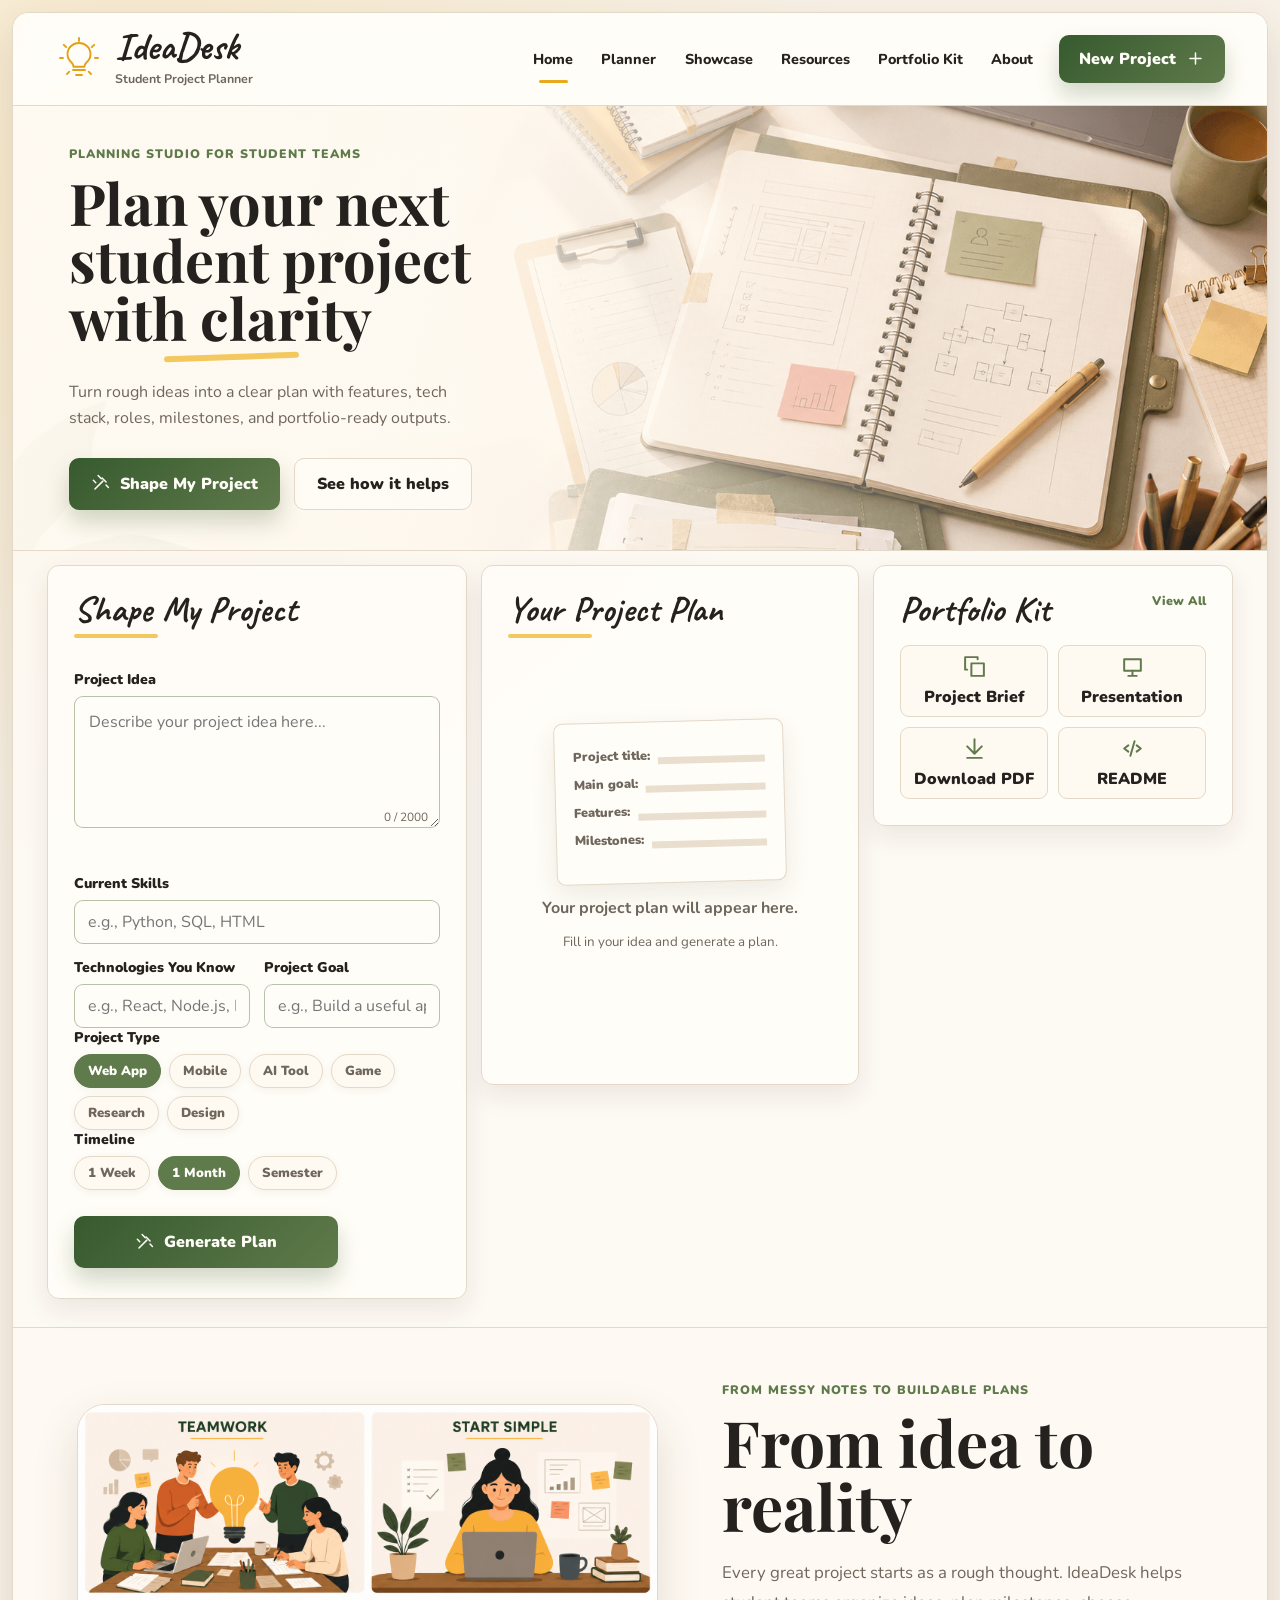
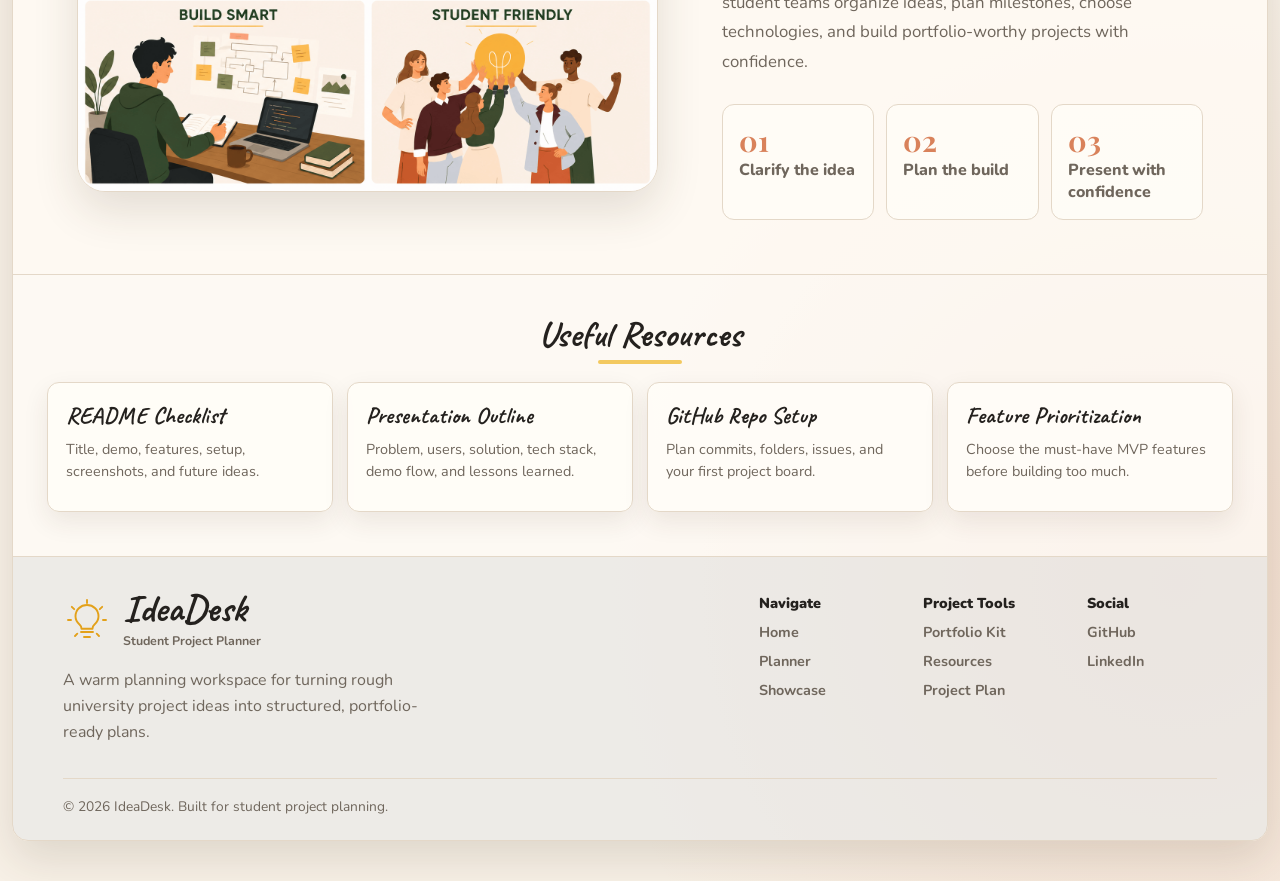
==== frontend/index.html @ 7a15f0e5 "Add full IdeaDesk project" ====
<!doctype html>
<html lang="en">
  <head>
    <meta charset="UTF-8" />
    <meta name="viewport" content="width=device-width, initial-scale=1.0" />
    <title>IdeaDesk | Student Project Planner</title>
    <link rel="preconnect" href="https://fonts.googleapis.com" />
    <link rel="preconnect" href="https://fonts.gstatic.com" crossorigin />
    <link
      href="https://fonts.googleapis.com/css2?family=Caveat:wght@600;700&family=Nunito:wght@400;500;600;700;800&family=Playfair+Display:wght@700;800&display=swap"
      rel="stylesheet"
    />
    <link rel="stylesheet" href="style.css" />
  </head>
  <body>
    <div class="app-shell">
      <header class="site-header">
        <a class="brand" href="#home" aria-label="IdeaDesk home">
          <span class="brand-icon" aria-hidden="true">
            <svg viewBox="0 0 48 48">
              <path d="M18 35h12m-9 5h6" />
              <path
                d="M16.5 27.5c-2.6-2.2-4-5.1-4-8.2C12.5 12.8 17.6 8 24 8s11.5 4.8 11.5 11.3c0 3.1-1.4 6-4 8.2-1.4 1.2-2 2.6-2 4.2h-11c0-1.6-.6-3-2-4.2Z"
              />
              <path
                d="M24 3v3M8.8 9.8l2.4 2.4M39.2 9.8l-2.4 2.4M5 23h3M40 23h3M12 39l2.3-2.3M36 39l-2.3-2.3"
              />
            </svg>
          </span>
          <span>
            <strong>IdeaDesk</strong>
            <small>Student Project Planner</small>
          </span>
        </a>

        <button
          class="hamburger"
          id="hamburger"
          type="button"
          aria-label="Toggle menu"
          aria-expanded="false"
        >
          <span></span>
          <span></span>
          <span></span>
        </button>

        <nav class="nav-links" id="navLinks" aria-label="Main navigation">
          <a class="active" href="#home">Home</a>
          <a href="#project-form">Planner</a>
          <a href="#showcase">Showcase</a>
          <a href="#resources">Resources</a>
          <a href="#portfolio-kit">Portfolio Kit</a>
          <a href="#about">About</a>
        </nav>

        <a class="new-project" href="#project-form">
          New Project
          <svg viewBox="0 0 24 24" aria-hidden="true">
            <path d="M12 5v14M5 12h14" />
          </svg>
        </a>
      </header>

      <main id="home">
        <section class="hero">
          <div class="hero-copy">
            <p class="eyebrow">Planning studio for student teams</p>
            <h1>Plan your next student project with clarity</h1>
            <p>
              Turn rough ideas into a clear plan with features, tech stack,
              roles, milestones, and portfolio-ready outputs.
            </p>
            <div class="hero-actions">
              <a class="primary-link" href="#project-form">
                <svg viewBox="0 0 24 24" aria-hidden="true">
                  <path d="m5 19 10-10" />
                  <path d="m14 5 5 5" />
                  <path d="M13 6 9 2M19 14l3 3M3 8l3 3" />
                </svg>
                Shape My Project
              </a>
              <a class="secondary-link" href="#showcase">See how it helps</a>
            </div>
          </div>

          <div class="hero-image" aria-label="Warm planning desk image"></div>
        </section>

        <section class="studio-layout" aria-label="IdeaDesk planning workspace">
          <form class="panel form-panel" id="project-form" novalidate>
            <div class="section-title">
              <h2>Shape My Project</h2>
              <span></span>
            </div>

            <label for="projectIdea">Project Idea</label>
            <div class="field-wrap">
              <textarea
                id="projectIdea"
                name="projectIdea"
                maxlength="2000"
                placeholder="Describe your project idea here..."
                aria-describedby="ideaCount ideaWarning"
              ></textarea>
              <small><span id="ideaCount">0</span> / 2000</small>
            </div>
            <p class="field-warning" id="ideaWarning" role="alert"></p>

            <label for="skills">Current Skills</label>
            <input
              id="skills"
              name="skills"
              type="text"
              placeholder="e.g., Python, SQL, HTML"
            />

            <div class="split-fields">
              <div>
                <label for="technologies">Technologies You Know</label>
                <input
                  id="technologies"
                  name="technologies"
                  type="text"
                  placeholder="e.g., React, Node.js, MySQL"
                />
              </div>
              <div>
                <label for="goal">Project Goal</label>
                <input
                  id="goal"
                  name="goal"
                  type="text"
                  placeholder="e.g., Build a useful app"
                />
              </div>
            </div>

            <fieldset class="chip-group">
              <legend>Project Type</legend>
              <div class="chips">
                <button class="chip active" type="button" data-group="type" data-value="Web App">Web App</button>
                <button class="chip" type="button" data-group="type" data-value="Mobile App">Mobile</button>
                <button class="chip" type="button" data-group="type" data-value="AI Tool">AI Tool</button>
                <button class="chip" type="button" data-group="type" data-value="Game">Game</button>
                <button class="chip" type="button" data-group="type" data-value="Research">Research</button>
                <button class="chip" type="button" data-group="type" data-value="Design Project">Design</button>
              </div>
            </fieldset>

            <fieldset class="chip-group">
              <legend>Timeline</legend>
              <div class="chips">
                <button class="chip" type="button" data-group="timeline" data-value="1 Week">1 Week</button>
                <button class="chip active" type="button" data-group="timeline" data-value="1 Month">1 Month</button>
                <button class="chip" type="button" data-group="timeline" data-value="Semester">Semester</button>
              </div>
            </fieldset>

            <button class="shape-button" id="shapeButton" type="submit">
              <svg viewBox="0 0 24 24" aria-hidden="true">
                <path d="m5 19 10-10" />
                <path d="m14 5 5 5" />
                <path d="M13 6 9 2M19 14l3 3M3 8l3 3" />
              </svg>
              Generate Plan
            </button>
          </form>

          <section class="panel results-panel" id="plans" aria-live="polite">
            <div class="results-header">
              <div class="section-title">
                <h2>Your Project Plan</h2>
                <span></span>
              </div>
            </div>

            <div class="empty-state" id="emptyState">
              <div class="worksheet">
                <p>Project title: <span></span></p>
                <p>Main goal: <span></span></p>
                <p>Features: <span></span></p>
                <p>Milestones: <span></span></p>
              </div>
              <strong>Your project plan will appear here.</strong>
              <small>Fill in your idea and generate a plan.</small>
            </div>

            <div class="loading-state hidden" id="loadingState">
              <span class="spinner"></span>
              <p>Shaping your idea...</p>
            </div>

            <div class="result-grid hidden" id="resultGrid"></div>
          </section>

          <aside class="side-column">
            <section class="panel mini-panel" id="portfolio-kit">
              <div class="mini-heading">
                <h2>Portfolio Kit</h2>
                <a href="#resources">View All</a>
              </div>
              <div class="kit-shortcuts">
                <button class="kit-button" id="exportCopy" type="button">
                  <svg viewBox="0 0 24 24">
                    <path d="M9 9h12v12H9z" />
                    <path d="M5 15H3V3h12v2" />
                  </svg>
                  Project Brief
                </button>
                <button class="kit-button" id="exportReadme" type="button">
                  <svg viewBox="0 0 24 24">
                    <path d="M4 5h16v11H4z" />
                    <path d="M8 21h8M12 16v5" />
                  </svg>
                  Presentation
                </button>
                <button class="kit-button" id="exportPdf" type="button">
                  <svg viewBox="0 0 24 24">
                    <path d="M12 17V3M5 10l7 7 7-7" />
                    <path d="M5 21h14" />
                  </svg>
                  Download PDF
                </button>
                <button class="kit-button" id="exportReadmeDoc" type="button">
                  <svg viewBox="0 0 24 24">
                    <path d="m8 9-4 3 4 3" />
                    <path d="m16 9 4 3-4 3" />
                    <path d="m14 5-4 14" />
                  </svg>
                  README
                </button>
              </div>
            </section>
          </aside>
        </section>

        <section class="showcase" id="showcase">
          <div class="showcase-image">
          <img src="assets/ideadesk2.png" alt="Student project planning" />
          </div>

          <div class="showcase-copy">
            <p class="eyebrow">From messy notes to buildable plans</p>
            <h2>From idea to reality</h2>
            <p>
              Every great project starts as a rough thought. IdeaDesk helps
              student teams organize ideas, plan milestones, choose
              technologies, and build portfolio-worthy projects with confidence.
            </p>
            <div class="showcase-stats">
              <article>
                <strong>01</strong>
                <span>Clarify the idea</span>
              </article>
              <article>
                <strong>02</strong>
                <span>Plan the build</span>
              </article>
              <article>
                <strong>03</strong>
                <span>Present with confidence</span>
              </article>
            </div>
          </div>
        </section>

        <section class="resources" id="resources">
          <div class="section-title centered">
            <h2>Useful Resources</h2>
            <span></span>
          </div>
          <div class="resources-flex">
            <article>
              <strong>README Checklist</strong>
              <p>Title, demo, features, setup, screenshots, and future ideas.</p>
            </article>
            <article>
              <strong>Presentation Outline</strong>
              <p>Problem, users, solution, tech stack, demo flow, and lessons learned.</p>
            </article>
            <article>
              <strong>GitHub Repo Setup</strong>
              <p>Plan commits, folders, issues, and your first project board.</p>
            </article>
            <article>
              <strong>Feature Prioritization</strong>
              <p>Choose the must-have MVP features before building too much.</p>
            </article>
          </div>
        </section>
      </main>

      <footer class="site-footer" id="about">
        <div class="footer-main">
          <div class="footer-brand">
            <a class="brand" href="#home" aria-label="IdeaDesk home">
              <span class="brand-icon" aria-hidden="true">
                <svg viewBox="0 0 48 48">
                  <path d="M18 35h12m-9 5h6" />
                  <path d="M16.5 27.5c-2.6-2.2-4-5.1-4-8.2C12.5 12.8 17.6 8 24 8s11.5 4.8 11.5 11.3c0 3.1-1.4 6-4 8.2-1.4 1.2-2 2.6-2 4.2h-11c0-1.6-.6-3-2-4.2Z" />
                  <path d="M24 3v3M8.8 9.8l2.4 2.4M39.2 9.8l-2.4 2.4M5 23h3M40 23h3M12 39l2.3-2.3M36 39l-2.3-2.3" />
                </svg>
              </span>
              <span>
                <strong>IdeaDesk</strong>
                <small>Student Project Planner</small>
              </span>
            </a>
            <p>
              A warm planning workspace for turning rough university project
              ideas into structured, portfolio-ready plans.
            </p>
          </div>

          <div class="footer-links">
            <div>
              <h3>Navigate</h3>
              <a href="#home">Home</a>
              <a href="#project-form">Planner</a>
              <a href="#showcase">Showcase</a>
            </div>
            <div>
              <h3>Project Tools</h3>
              <a href="#portfolio-kit">Portfolio Kit</a>
              <a href="#resources">Resources</a>
              <a href="#plans">Project Plan</a>
            </div>
            <div>
              <h3>Social</h3>
              <a href="https://github.com/amlrizk03" target="_blank" rel="noopener noreferrer">GitHub</a>
              <a href="https://www.linkedin.com/in/amlrizk" target="_blank" rel="noopener noreferrer">LinkedIn</a>
            </div>
          </div>
        </div>

        <div class="footer-bottom">
          <span>© 2026 IdeaDesk. Built for student project planning.</span>
        </div>
      </footer>
    </div>

    <script src="script.js"></script>
  </body>
</html>
---- frontend/style.css ----
:root {
  --bg: #f8f1e7;
  --card: #fffdf8;
  --text: #24211e;
  --muted: #6f665c;
  --olive: #5f7a4b;
  --terra: #d9825b;
  --yellow: #f3c95f;
  --navy: #34495e;
  --border: #e4d8c8;
  --shadow: 0 18px 45px rgba(66, 48, 31, 0.14);
  --soft: 0 10px 26px rgba(66, 48, 31, 0.09);
}

* {
  box-sizing: border-box;
  margin: 0;
  padding: 0;
}

html {
  scroll-behavior: smooth;
}

body {
  min-height: 100vh;
  color: var(--text);
  font-family: "Nunito", sans-serif;
  background:
    radial-gradient(circle at 12% 8%, rgba(243, 201, 95, 0.22), transparent 28%),
    radial-gradient(circle at 92% 88%, rgba(217, 130, 91, 0.18), transparent 24%),
    var(--bg);
}

button,
input,
textarea {
  font: inherit;
}

button,
a {
  -webkit-tap-highlight-color: transparent;
}

a {
  color: inherit;
  text-decoration: none;
}

svg {
  fill: none;
  stroke: currentColor;
  stroke-linecap: round;
  stroke-linejoin: round;
  stroke-width: 1.9;
}

.app-shell {
  width: min(1540px, calc(100% - 24px));
  margin: 12px auto 40px;
  overflow: hidden;
  border: 1px solid var(--border);
  border-radius: 16px;
  background: rgba(255, 253, 248, 0.72);
  box-shadow: var(--shadow);
}


.site-header {
  position: sticky;
  top: 0;
  z-index: 20;
  display: flex;
  align-items: center;
  gap: 26px;
  min-height: 82px;
  padding: 18px clamp(18px, 4vw, 42px);
  border-bottom: 1px solid var(--border);
  background: rgba(255, 253, 248, 0.9);
  backdrop-filter: blur(14px);
}

.brand {
  display: inline-flex;
  align-items: center;
  gap: 12px;
  flex-shrink: 0;
}

.brand-icon {
  display: grid;
  width: 48px;
  height: 48px;
  place-items: center;
  color: #e3a11a;
}

.brand-icon svg {
  width: 100%;
  height: 100%;
}

.brand strong {
  display: block;
  font-family: "Caveat", cursive;
  font-size: clamp(2rem, 3vw, 2.6rem);
  line-height: 0.85;
}

.brand small {
  display: block;
  margin-top: 6px;
  color: var(--muted);
  font-size: 0.78rem;
  font-weight: 700;
}

.nav-links {
  display: flex;
  align-items: center;
  gap: clamp(14px, 2.2vw, 34px);
  margin-left: auto;
}

.nav-links a {
  position: relative;
  font-size: 0.9rem;
  font-weight: 800;
}

.nav-links a::after {
  position: absolute;
  right: 14%;
  bottom: -14px;
  left: 14%;
  height: 3px;
  border-radius: 999px;
  content: "";
  background: #e8a91d;
  transform: scaleX(0);
  transition: transform 160ms ease;
}

.nav-links a:hover::after,
.nav-links a.active::after {
  transform: scaleX(1);
}

.new-project,
.primary-link,
.shape-button {
  display: inline-flex;
  align-items: center;
  justify-content: center;
  gap: 10px;
  border: 0;
  color: #fffdf8;
  background: linear-gradient(135deg, #365a2e, #5f7a4b);
  box-shadow: 0 12px 22px rgba(63, 94, 46, 0.24);
  cursor: pointer;
}

.new-project {
  min-height: 48px;
  padding: 0 20px;
  border-radius: 10px;
  font-weight: 900;
  white-space: nowrap;
}

.new-project svg,
.primary-link svg,
.shape-button svg {
  width: 19px;
  height: 19px;
}

.hamburger {
  display: none;
  width: 34px;
  border: 0;
  background: transparent;
  cursor: pointer;
}

.hamburger span {
  display: block;
  height: 3px;
  margin: 5px 0;
  border-radius: 999px;
  background: var(--text);
}

.hero {
  position: relative;
  display: flex;
  align-items: stretch;
  min-height: 390px;
  border-bottom: 1px solid var(--border);
  background:
    linear-gradient(
      90deg,
      rgba(255, 250, 241, 0.98) 0%,
      rgba(255, 250, 241, 0.92) 35%,
      rgba(255, 250, 241, 0.48) 58%,
      rgba(255, 250, 241, 0.04) 100%
    ),
    url("assets/ideadesk1.png") center right / cover no-repeat;
}

.hero-copy {
  position: relative;
  z-index: 2;
  display: flex;
  flex: 0 1 520px;
  flex-direction: column;
  justify-content: center;
  padding: 40px 56px;
}

.hero-image {
  flex: 1 1 520px;
}

.eyebrow {
  margin-bottom: 12px;
  color: var(--olive);
  font-size: 0.77rem;
  font-weight: 900;
  letter-spacing: 0.08em;
  text-transform: uppercase;
}

h1 {
  font-family: "Playfair Display", serif;
  font-size: clamp(2.5rem, 4.5vw, 4.3rem);
  line-height: 1;
  letter-spacing: 0;
}

.hero-copy h1::after {
  display: block;
  width: 135px;
  height: 6px;
  margin: 8px 0 0 95px;
  border-radius: 999px;
  content: "";
  background: var(--yellow);
  transform: rotate(-2deg);
}

.hero-copy p:not(.eyebrow) {
  max-width: 390px;
  margin-top: 20px;
  color: var(--muted);
  font-size: 1rem;
  line-height: 1.6;
}

.hero-actions {
  display: flex;
  flex-wrap: wrap;
  gap: 14px;
  margin-top: 26px;
}

.primary-link,
.secondary-link {
  display: inline-flex;
  align-items: center;
  justify-content: center;
  min-height: 52px;
  padding: 0 22px;
  border-radius: 10px;
  font-weight: 900;
}

.secondary-link {
  border: 1.5px solid var(--border);
  color: var(--text);
  background: rgba(255, 253, 248, 0.78);
}


.studio-layout {
  display: flex;
  align-items: flex-start;
  gap: 14px;
  padding: 14px clamp(18px, 3vw, 34px) 28px;
}

.panel {
  border: 1px solid var(--border);
  border-radius: 12px;
  background: rgba(255, 253, 248, 0.93);
  box-shadow: var(--soft);
}

.form-panel {
  flex: 0 0 420px;
  padding: clamp(18px, 2.5vw, 26px);
}

.results-panel {
  flex: 1 1 520px;
  min-height: 520px;
  padding: clamp(18px, 2.5vw, 26px);
}

.side-column {
  flex: 0 0 360px;
}

.mini-panel {
  padding: clamp(18px, 2.5vw, 26px);
}

.section-title {
  display: inline-flex;
  flex-direction: column;
  gap: 7px;
  margin-bottom: 18px;
}

.section-title.centered {
  display: flex;
  align-items: center;
  text-align: center;
}

.section-title h2,
.mini-heading h2 {
  font-family: "Caveat", cursive;
  font-size: clamp(1.9rem, 2.8vw, 2.35rem);
  line-height: 1;
}

.section-title span {
  width: 84px;
  height: 4px;
  border-radius: 999px;
  background: var(--yellow);
}

label,
legend {
  display: block;
  margin: 14px 0 7px;
  color: var(--text);
  font-size: 0.88rem;
  font-weight: 900;
}

fieldset {
  border: 0;
}

.field-wrap {
  position: relative;
}

textarea,
input {
  width: 100%;
  border: 1.5px solid rgba(95, 122, 75, 0.45);
  border-radius: 9px;
  color: var(--text);
  background: rgba(255, 253, 248, 0.86);
  outline: 0;
  transition: 160ms ease;
}

textarea {
  min-height: 132px;
  padding: 14px 14px 32px;
  resize: vertical;
}

input {
  min-height: 44px;
  padding: 0 13px;
}

textarea:focus,
input:focus {
  border-color: var(--olive);
  background: #fffefb;
  box-shadow: 0 0 0 4px rgba(95, 122, 75, 0.13);
  transform: translateY(-1px);
}

.field-wrap small {
  position: absolute;
  right: 12px;
  bottom: 9px;
  color: var(--muted);
  font-size: 0.74rem;
}

.field-warning {
  min-height: 20px;
  margin-top: 6px;
  color: #a84228;
  font-size: 0.86rem;
  font-weight: 800;
}

.split-fields {
  display: flex;
  gap: 14px;
}

.split-fields > div {
  flex: 1 1 0;
}

.chips {
  display: flex;
  flex-wrap: wrap;
  gap: 8px;
}

.chip {
  min-height: 34px;
  padding: 0 13px;
  border: 1.5px solid var(--border);
  border-radius: 999px;
  color: var(--muted);
  background: #fffaf1;
  box-shadow: 0 2px 8px rgba(66, 48, 31, 0.06);
  cursor: pointer;
  font-size: 0.82rem;
  font-weight: 900;
  transition: transform 0.2s ease, color 0.2s ease, border-color 0.2s ease;
}

.chip:hover {
  border-color: var(--olive);
  color: var(--olive);
  transform: translateY(-2px);
}

.chip.active {
  border-color: var(--olive);
  color: #fffdf8;
  background: var(--olive);
}

.shape-button {
  width: 72%;
  min-height: 52px;
  margin: 26px auto 4px;
  border-radius: 10px;
  font-weight: 900;
}

.shape-button:disabled {
  cursor: wait;
  opacity: 0.74;
}

.results-header,
.mini-heading {
  display: flex;
  align-items: flex-start;
  justify-content: space-between;
  gap: 16px;
}

.mini-heading {
  margin-bottom: 18px;
}

.mini-heading a {
  color: var(--olive);
  font-size: 0.78rem;
  font-weight: 900;
}

.empty-state,
.loading-state {
  display: flex;
  min-height: 360px;
  flex-direction: column;
  align-items: center;
  justify-content: center;
  gap: 14px;
  color: var(--muted);
  text-align: center;
}

.worksheet {
  width: min(230px, 100%);
  padding: 24px 18px;
  border: 1px solid var(--border);
  border-radius: 9px;
  background: #fffdf8;
  box-shadow: var(--soft);
  transform: rotate(-1.5deg);
}

.worksheet p {
  display: flex;
  gap: 8px;
  margin-bottom: 10px;
  font-size: 0.8rem;
  font-weight: 900;
  text-align: left;
}

.worksheet span {
  flex: 1;
  border-bottom: 7px solid #eadfce;
}

.spinner {
  width: 44px;
  height: 44px;
  border: 4px solid rgba(95, 122, 75, 0.16);
  border-top-color: var(--olive);
  border-radius: 50%;
  animation: spin 0.8s linear infinite;
}

@keyframes spin {
  to {
    transform: rotate(1turn);
  }
}

.hidden {
  display: none !important;
}

.result-grid {
  display: flex;
  flex-wrap: wrap;
  gap: 12px;
}

.result-card {
  flex: 1 1 260px;
  min-height: 128px;
  padding: 18px;
  border: 1px solid var(--border);
  border-radius: 10px;
  background: rgba(255, 253, 248, 0.95);
  box-shadow: 0 8px 18px rgba(66, 48, 31, 0.07);
  animation: rise 0.35s ease both;
}

@keyframes rise {
  from {
    opacity: 0;
    transform: translateY(10px);
  }
}

.result-card h3 {
  margin-bottom: 8px;
  font-size: 1rem;
}

.result-card p,
.result-card li,
.result-card span {
  color: var(--text);
  font-size: 0.86rem;
  line-height: 1.55;
}

.result-card ul {
  padding-left: 18px;
}

.card-idea {
  border-left: 5px solid rgba(95, 122, 75, 0.62);
  background: #fbf8ed;
}

.card-features {
  border-left: 5px solid var(--terra);
}

.card-stack {
  border-left: 5px solid #6b9add;
}

.card-roles {
  border-left: 5px solid #8a70bb;
}

.card-gaps {
  border-left: 5px solid var(--yellow);
}

.card-milestones {
  border-left: 5px solid var(--olive);
}

.stack-tags,
.role-badges,
.gap-notes {
  display: flex;
  flex-wrap: wrap;
  gap: 7px;
}

.stack-tag,
.role-badge,
.gap-note {
  display: inline-flex;
  padding: 5px 10px;
  border-radius: 999px;
  background: rgba(95, 122, 75, 0.14);
  font-weight: 800;
}

.tag-0 {
  background: rgba(95, 122, 75, 0.16);
}

.tag-1 {
  background: rgba(52, 73, 94, 0.13);
}

.tag-2 {
  background: rgba(217, 130, 91, 0.18);
}

.tag-3 {
  background: rgba(243, 201, 95, 0.34);
}

.tag-4 {
  background: rgba(137, 112, 169, 0.18);
}

.milestone-timeline {
  position: relative;
  display: flex;
  flex-direction: column;
  gap: 8px;
  padding-left: 20px;
}

.milestone-timeline::before {
  position: absolute;
  top: 6px;
  bottom: 6px;
  left: 6px;
  width: 2px;
  content: "";
  background: rgba(95, 122, 75, 0.32);
}

.milestone-item {
  position: relative;
  display: flex;
  gap: 9px;
  align-items: center;
}

.milestone-dot {
  position: absolute;
  left: -19px;
  width: 13px;
  height: 13px;
  border: 2px solid var(--olive);
  border-radius: 50%;
  background: var(--card);
}

.milestone-num {
  color: var(--olive);
  font-family: "Caveat", cursive;
  font-size: 1.1rem;
  font-weight: 700;
}

.kit-shortcuts {
  display: flex;
  flex-wrap: wrap;
  gap: 10px;
}

.kit-button {
  display: flex;
  flex: 1 1 140px;
  min-height: 72px;
  flex-direction: column;
  align-items: center;
  justify-content: center;
  gap: 7px;
  border: 1px solid var(--border);
  border-radius: 9px;
  color: var(--text);
  background: rgba(255, 250, 241, 0.8);
  cursor: pointer;
  font-weight: 900;
}

.kit-button svg {
  width: 25px;
  height: 25px;
  color: var(--olive);
}


.showcase {
  display: flex;
  align-items: center;
  gap: clamp(24px, 5vw, 70px);
  padding: 54px clamp(22px, 5vw, 70px);
  border-top: 1px solid var(--border);
  background: rgba(255, 250, 241, 0.5);
}

.showcase-image {
  position: relative;
  flex: 1 1 520px;
  min-height: 360px;
}

.showcase-image img {
  width: 100%;
  object-fit: conatain;
  border: 1px solid var(--border);
  border-radius: 28px;
  box-shadow: var(--shadow);
}

.showcase-copy {
  flex: 1 1 420px;
}

.showcase-copy h2 {
  max-width: 560px;
  font-family: "Playfair Display", serif;
  font-size: clamp(2.4rem, 5vw, 4.4rem);
  line-height: 1;
}

.showcase-copy > p:not(.eyebrow) {
  max-width: 560px;
  margin-top: 20px;
  color: var(--muted);
  font-size: 1.05rem;
  line-height: 1.75;
}



.showcase-stats {
  display: flex;
  flex-wrap: wrap;
  gap: 12px;
  margin-top: 28px;
}

.showcase-stats article {
  flex: 1 1 140px;
  padding: 16px;
  border: 1px solid var(--border);
  border-radius: 12px;
  background: rgba(255, 253, 248, 0.82);
}

.showcase-stats strong {
  display: block;
  color: var(--terra);
  font-family: "Playfair Display", serif;
  font-size: 1.8rem;
}

.showcase-stats span {
  color: var(--muted);
  font-weight: 800;
}

.resources {
  padding: 42px clamp(18px, 3vw, 34px) 44px;
  border-top: 1px solid var(--border);
}

.resources-flex {
  display: flex;
  flex-wrap: wrap;
  gap: 14px;
  margin-top: 18px;
}

.resources-flex article {
  flex: 1 1 240px;
  min-height: 130px;
  padding: 18px;
  border: 1px solid var(--border);
  border-radius: 12px;
  background: rgba(255, 253, 248, 0.93);
  box-shadow: var(--soft);
}

.resources-flex strong {
  display: block;
  margin-bottom: 8px;
  font-family: "Caveat", cursive;
  font-size: 1.45rem;
}

.resources-flex p {
  color: var(--muted);
  font-size: 0.9rem;
  line-height: 1.55;
}


.site-footer {
  padding: 36px clamp(18px, 4vw, 50px) 24px;
  border-top: 1px solid var(--border);
  background: rgba(52, 73, 94, 0.08);
}

.footer-main {
  display: flex;
  justify-content: space-between;
  gap: 40px;
}

.footer-brand {
  flex: 1 1 340px;
}

.footer-brand p {
  max-width: 390px;
  margin-top: 16px;
  color: var(--muted);
  line-height: 1.65;
}

.footer-links {
  display: flex;
  flex: 2 1 520px;
  flex-wrap: wrap;
  justify-content: flex-end;
  gap: 34px;
}

.footer-links div {
  display: flex;
  min-width: 130px;
  flex-direction: column;
  gap: 9px;
}

.footer-links h3 {
  color: var(--text);
  font-size: 0.9rem;
  font-weight: 900;
}

.footer-links a {
  color: var(--muted);
  font-size: 0.9rem;
  font-weight: 700;
  transition: color 0.2s ease, transform 0.2s ease;
}

.footer-links a:hover {
  color: var(--olive);
  transform: translateX(4px);
}

.footer-bottom {
  display: flex;
  justify-content: space-between;
  gap: 16px;
  margin-top: 32px;
  padding-top: 18px;
  border-top: 1px solid var(--border);
  color: var(--muted);
  font-size: 0.86rem;
}

.new-project,
.primary-link,
.secondary-link,
.shape-button,
.kit-button,
.result-card,
.resources-flex article,
.showcase-stats article {
  transition: transform 0.25s ease, box-shadow 0.25s ease;
}

.new-project:hover,
.primary-link:hover,
.secondary-link:hover,
.shape-button:hover,
.kit-button:hover,
.result-card:hover,
.resources-flex article:hover,
.showcase-stats article:hover {
  transform: translateY(-5px);
  box-shadow: 0 18px 28px rgba(63, 94, 46, 0.18);
}

@media (max-width: 1240px) {
  .hero {
    min-height: 360px;
    background:
      linear-gradient(
        180deg,
        rgba(255, 250, 241, 0.98) 0%,
        rgba(255, 250, 241, 0.82) 50%,
        rgba(255, 250, 241, 0.28) 100%
      ),
      url("assets/ideadesk1.png") center / cover no-repeat;
  }

  .hero-copy {
    flex-basis: 620px;
    padding: 32px;
  }

  .studio-layout {
    flex-wrap: wrap;
  }

  .form-panel {
    flex: 1 1 360px;
  }

  .results-panel {
    flex: 2 1 520px;
  }

  .side-column {
    flex: 1 1 100%;
  }
}

@media (max-width: 920px) {
  .showcase {
    flex-direction: column;
    align-items: stretch;
  }

  .footer-main,
  .footer-bottom {
    flex-direction: column;
  }

  .footer-links {
    justify-content: flex-start;
  }
}

@media (max-width: 840px) {
  .site-header {
    flex-wrap: wrap;
  }

  .hamburger {
    display: block;
    margin-left: auto;
  }

  .nav-links {
    display: none;
    order: 4;
    width: 100%;
    flex-direction: column;
    align-items: flex-start;
    margin-left: 0;
  }

  .nav-links.open {
    display: flex;
  }

  .new-project {
    width: 100%;
  }

  .studio-layout,
  .split-fields,
  .hero {
    flex-direction: column;
  }

  .form-panel,
  .results-panel,
  .side-column {
    flex: 1 1 auto;
    width: 100%;
  }

  .hero {
    min-height: auto;
    background-position: center;
  }

  .hero-copy {
    flex-basis: auto;
    padding: 30px 24px;
  }

  .shape-button {
    width: 100%;
  }
}

@media (max-width: 520px) {
  .app-shell {
    width: calc(100% - 14px);
    margin-top: 7px;
  }

  .site-header {
    padding: 16px;
  }

  h1 {
    font-size: 2.7rem;
  }

  .hero-copy h1::after {
    margin-left: 62px;
  }

  .hero-actions,
  .primary-link,
  .secondary-link {
    width: 100%;
  }

  .hero {
    min-height: auto;
  }

  .studio-layout,
  .resources,
  .showcase {
    padding-right: 12px;
    padding-left: 12px;
  }

  .showcase-image,
  .showcase-image img {
    min-height: 280px;
    height: 280px;
  }
}
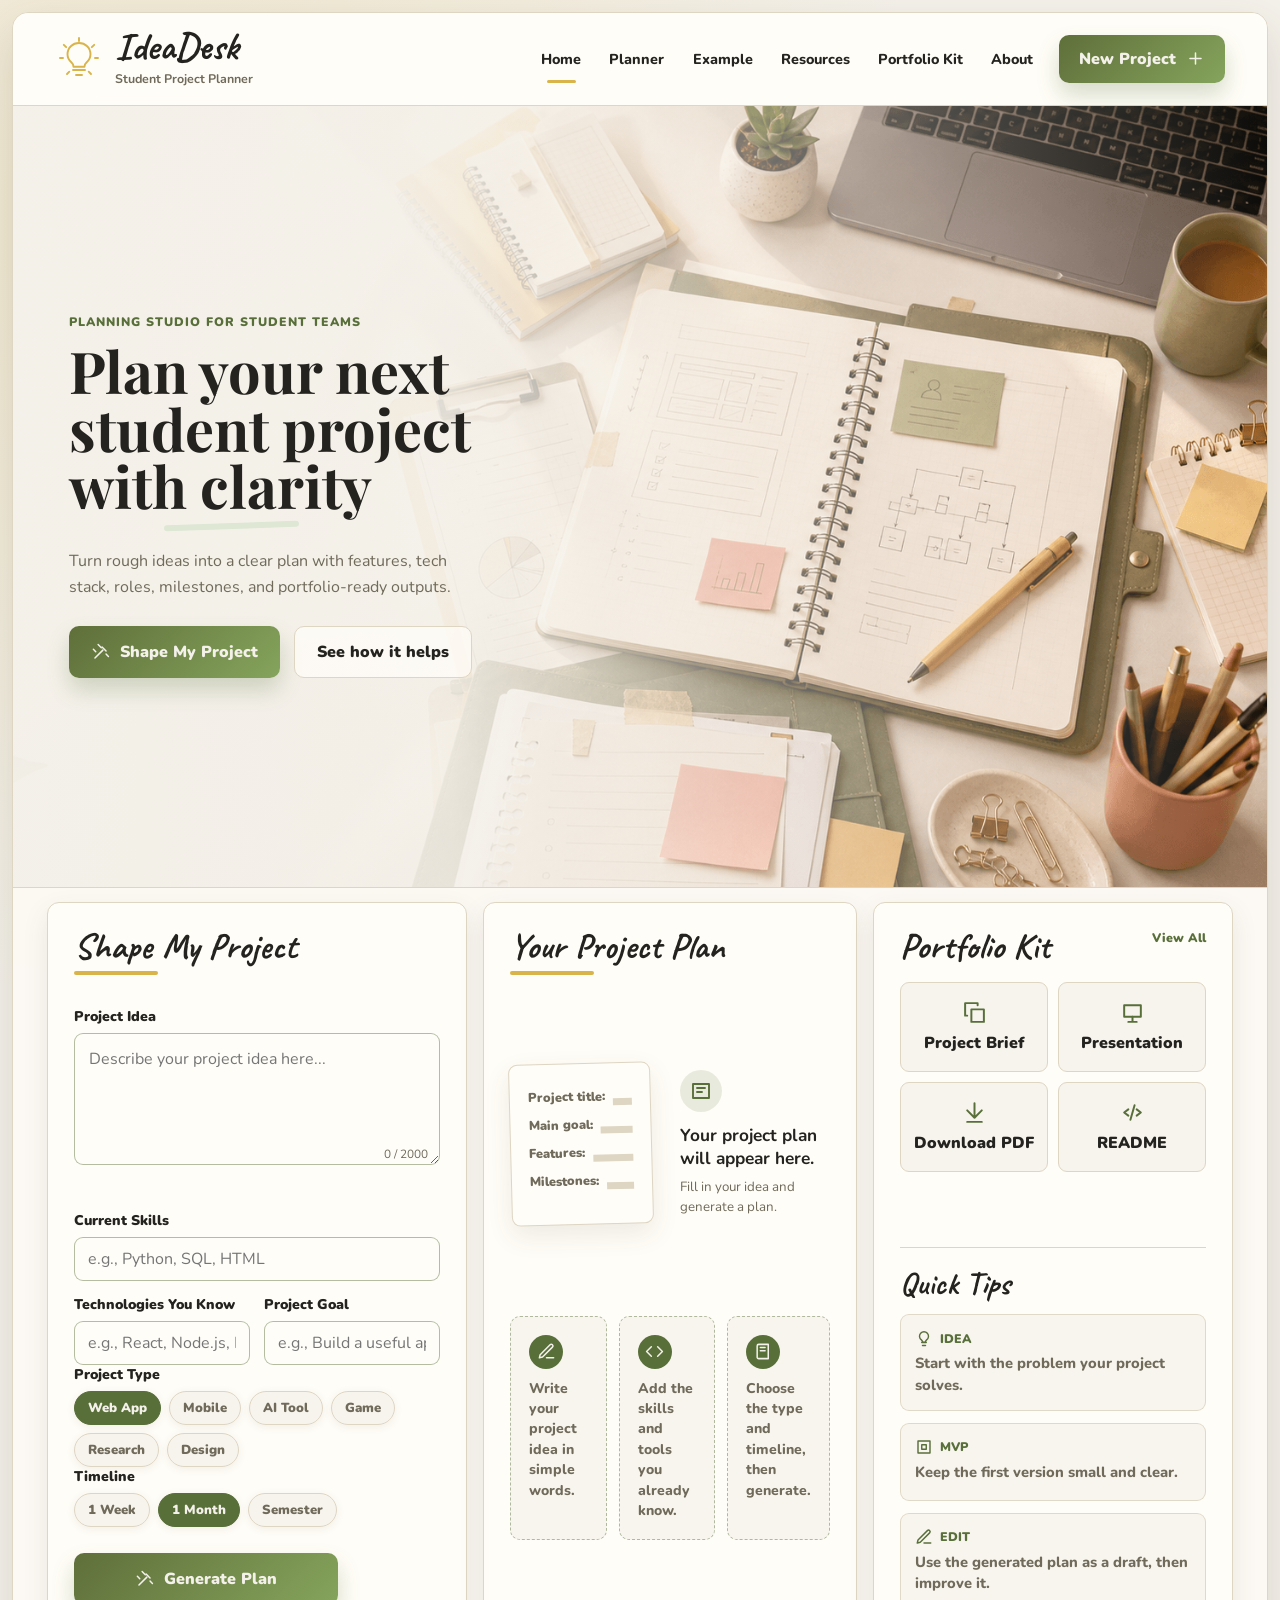
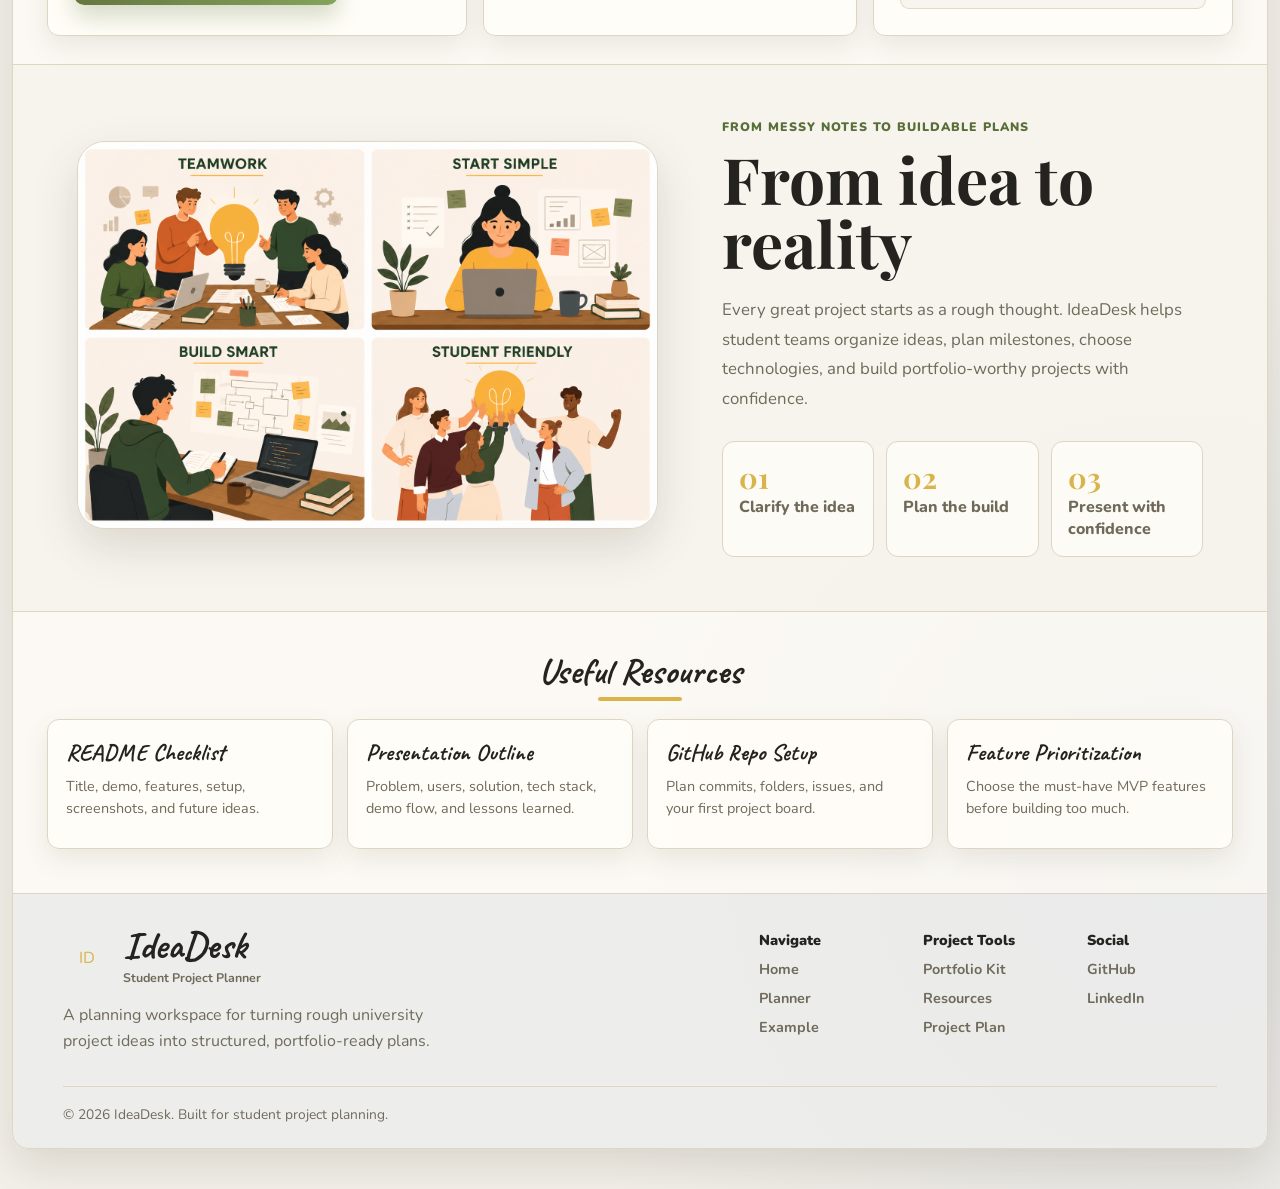
==== commit 35fab671: "Refine frontend layout, resources, and visual theme" ====
--- a/frontend/index.html
+++ b/frontend/index.html
@@ -13,18 +13,14 @@
     <link rel="stylesheet" href="style.css" />
   </head>
   <body>
-    <div class="app-shell">
-      <header class="site-header">
-        <a class="brand" href="#home" aria-label="IdeaDesk home">
-          <span class="brand-icon" aria-hidden="true">
+    <div class="page">
+      <header class="top-bar">
+        <a class="logo" href="#home" aria-label="IdeaDesk home">
+          <span class="logo-icon" aria-hidden="true">
             <svg viewBox="0 0 48 48">
               <path d="M18 35h12m-9 5h6" />
-              <path
-                d="M16.5 27.5c-2.6-2.2-4-5.1-4-8.2C12.5 12.8 17.6 8 24 8s11.5 4.8 11.5 11.3c0 3.1-1.4 6-4 8.2-1.4 1.2-2 2.6-2 4.2h-11c0-1.6-.6-3-2-4.2Z"
-              />
-              <path
-                d="M24 3v3M8.8 9.8l2.4 2.4M39.2 9.8l-2.4 2.4M5 23h3M40 23h3M12 39l2.3-2.3M36 39l-2.3-2.3"
-              />
+              <path d="M16.5 27.5c-2.6-2.2-4-5.1-4-8.2C12.5 12.8 17.6 8 24 8s11.5 4.8 11.5 11.3c0 3.1-1.4 6-4 8.2-1.4 1.2-2 2.6-2 4.2h-11c0-1.6-.6-3-2-4.2Z" />
+              <path d="M24 3v3M8.8 9.8l2.4 2.4M39.2 9.8l-2.4 2.4M5 23h3M40 23h3M12 39l2.3-2.3M36 39l-2.3-2.3" />
             </svg>
           </span>
           <span>
@@ -34,8 +30,8 @@
         </a>
 
         <button
-          class="hamburger"
-          id="hamburger"
+          class="menu-button"
+          id="menuButton"
           type="button"
           aria-label="Toggle menu"
           aria-expanded="false"
@@ -45,16 +41,16 @@
           <span></span>
         </button>
 
-        <nav class="nav-links" id="navLinks" aria-label="Main navigation">
+        <nav class="menu" id="navLinks" aria-label="Main navigation">
           <a class="active" href="#home">Home</a>
           <a href="#project-form">Planner</a>
-          <a href="#showcase">Showcase</a>
-          <a href="#resources">Resources</a>
+          <a href="#example-section">Example</a>
+          <a href="#help-section">Resources</a>
           <a href="#portfolio-kit">Portfolio Kit</a>
           <a href="#about">About</a>
         </nav>
 
-        <a class="new-project" href="#project-form">
+        <a class="new-button" href="#project-form">
           New Project
           <svg viewBox="0 0 24 24" aria-hidden="true">
             <path d="M12 5v14M5 12h14" />
@@ -63,16 +59,16 @@
       </header>
 
       <main id="home">
-        <section class="hero">
-          <div class="hero-copy">
-            <p class="eyebrow">Planning studio for student teams</p>
+        <section class="intro">
+          <div class="intro-text">
+            <p class="small-heading">Planning studio for student teams</p>
             <h1>Plan your next student project with clarity</h1>
             <p>
               Turn rough ideas into a clear plan with features, tech stack,
               roles, milestones, and portfolio-ready outputs.
             </p>
-            <div class="hero-actions">
-              <a class="primary-link" href="#project-form">
+            <div class="intro-buttons">
+              <a class="main-link" href="#project-form">
                 <svg viewBox="0 0 24 24" aria-hidden="true">
                   <path d="m5 19 10-10" />
                   <path d="m14 5 5 5" />
@@ -80,22 +76,22 @@
                 </svg>
                 Shape My Project
               </a>
-              <a class="secondary-link" href="#showcase">See how it helps</a>
-            </div>
-          </div>
-
-          <div class="hero-image" aria-label="Warm planning desk image"></div>
+              <a class="second-link" href="#example-section">See how it helps</a>
+            </div>
+          </div>
+
+          <div class="intro-photo" aria-label="Warm planning desk image"></div>
         </section>
 
-        <section class="studio-layout" aria-label="IdeaDesk planning workspace">
-          <form class="panel form-panel" id="project-form" novalidate>
-            <div class="section-title">
+        <section class="planner-area" aria-label="IdeaDesk planning workspace">
+          <form class="box form-box" id="project-form" novalidate>
+            <div class="title-row">
               <h2>Shape My Project</h2>
               <span></span>
             </div>
 
             <label for="projectIdea">Project Idea</label>
-            <div class="field-wrap">
+            <div class="idea-box">
               <textarea
                 id="projectIdea"
                 name="projectIdea"
@@ -105,7 +101,7 @@
               ></textarea>
               <small><span id="ideaCount">0</span> / 2000</small>
             </div>
-            <p class="field-warning" id="ideaWarning" role="alert"></p>
+            <p class="warning-text" id="ideaWarning" role="alert"></p>
 
             <label for="skills">Current Skills</label>
             <input
@@ -115,7 +111,7 @@
               placeholder="e.g., Python, SQL, HTML"
             />
 
-            <div class="split-fields">
+            <div class="two-inputs">
               <div>
                 <label for="technologies">Technologies You Know</label>
                 <input
@@ -136,28 +132,28 @@
               </div>
             </div>
 
-            <fieldset class="chip-group">
+            <fieldset class="choice-group">
               <legend>Project Type</legend>
-              <div class="chips">
-                <button class="chip active" type="button" data-group="type" data-value="Web App">Web App</button>
-                <button class="chip" type="button" data-group="type" data-value="Mobile App">Mobile</button>
-                <button class="chip" type="button" data-group="type" data-value="AI Tool">AI Tool</button>
-                <button class="chip" type="button" data-group="type" data-value="Game">Game</button>
-                <button class="chip" type="button" data-group="type" data-value="Research">Research</button>
-                <button class="chip" type="button" data-group="type" data-value="Design Project">Design</button>
+              <div class="choices">
+                <button class="choice active" type="button" data-group="type" data-value="Web App">Web App</button>
+                <button class="choice" type="button" data-group="type" data-value="Mobile App">Mobile</button>
+                <button class="choice" type="button" data-group="type" data-value="AI Tool">AI Tool</button>
+                <button class="choice" type="button" data-group="type" data-value="Game">Game</button>
+                <button class="choice" type="button" data-group="type" data-value="Research">Research</button>
+                <button class="choice" type="button" data-group="type" data-value="Design Project">Design</button>
               </div>
             </fieldset>
 
-            <fieldset class="chip-group">
+            <fieldset class="choice-group">
               <legend>Timeline</legend>
-              <div class="chips">
-                <button class="chip" type="button" data-group="timeline" data-value="1 Week">1 Week</button>
-                <button class="chip active" type="button" data-group="timeline" data-value="1 Month">1 Month</button>
-                <button class="chip" type="button" data-group="timeline" data-value="Semester">Semester</button>
+              <div class="choices">
+                <button class="choice" type="button" data-group="timeline" data-value="1 Week">1 Week</button>
+                <button class="choice active" type="button" data-group="timeline" data-value="1 Month">1 Month</button>
+                <button class="choice" type="button" data-group="timeline" data-value="Semester">Semester</button>
               </div>
             </fieldset>
 
-            <button class="shape-button" id="shapeButton" type="submit">
+            <button class="generate-button" id="shapeButton" type="submit">
               <svg viewBox="0 0 24 24" aria-hidden="true">
                 <path d="m5 19 10-10" />
                 <path d="m14 5 5 5" />
@@ -167,63 +163,103 @@
             </button>
           </form>
 
-          <section class="panel results-panel" id="plans" aria-live="polite">
-            <div class="results-header">
-              <div class="section-title">
+          <section class="box result-box" id="plans" aria-live="polite">
+            <div class="plan-header">
+              <div class="title-row">
                 <h2>Your Project Plan</h2>
                 <span></span>
               </div>
             </div>
 
-            <div class="empty-state" id="emptyState">
-              <div class="worksheet">
-                <p>Project title: <span></span></p>
-                <p>Main goal: <span></span></p>
-                <p>Features: <span></span></p>
-                <p>Milestones: <span></span></p>
-              </div>
-              <strong>Your project plan will appear here.</strong>
-              <small>Fill in your idea and generate a plan.</small>
-            </div>
-
-            <div class="loading-state hidden" id="loadingState">
-              <span class="spinner"></span>
+            <div class="empty-message" id="emptyState">
+              <div class="empty-top">
+                <div class="sample-paper">
+                  <p>Project title: <span></span></p>
+                  <p>Main goal: <span></span></p>
+                  <p>Features: <span></span></p>
+                  <p>Milestones: <span></span></p>
+                </div>
+                <div>
+                  <span class="empty-icon" aria-hidden="true">
+                    <svg viewBox="0 0 24 24">
+                      <path d="M4 5h16v14H4z" />
+                      <path d="M8 9h8M8 13h5" />
+                    </svg>
+                  </span>
+                  <strong>Your project plan will appear here.</strong>
+                  <small>Fill in your idea and generate a plan.</small>
+                </div>
+              </div>
+
+              <div class="before-plan">
+                <article>
+                  <span>
+                    <svg viewBox="0 0 24 24" aria-hidden="true">
+                      <path d="M12 20h9" />
+                      <path d="M16.5 3.5a2.1 2.1 0 0 1 3 3L7 19l-4 1 1-4Z" />
+                    </svg>
+                  </span>
+                  <p>Write your project idea in simple words.</p>
+                </article>
+                <article>
+                  <span>
+                    <svg viewBox="0 0 24 24" aria-hidden="true">
+                      <path d="M16 18l6-6-6-6" />
+                      <path d="M8 6l-6 6 6 6" />
+                    </svg>
+                  </span>
+                  <p>Add the skills and tools you already know.</p>
+                </article>
+                <article>
+                  <span>
+                    <svg viewBox="0 0 24 24" aria-hidden="true">
+                      <path d="M4 19.5V5a2 2 0 0 1 2-2h12v18H6a2 2 0 0 1-2-1.5Z" />
+                      <path d="M8 7h6M8 11h6" />
+                    </svg>
+                  </span>
+                  <p>Choose the type and timeline, then generate.</p>
+                </article>
+              </div>
+            </div>
+
+            <div class="loading-message hidden" id="loadingState">
+              <span class="loader"></span>
               <p>Shaping your idea...</p>
             </div>
 
-            <div class="result-grid hidden" id="resultGrid"></div>
+            <div class="plan-cards hidden" id="resultGrid"></div>
           </section>
 
-          <aside class="side-column">
-            <section class="panel mini-panel" id="portfolio-kit">
-              <div class="mini-heading">
+          <aside class="right-column">
+            <section class="box mini-box" id="portfolio-kit">
+              <div class="small-box-title">
                 <h2>Portfolio Kit</h2>
-                <a href="#resources">View All</a>
-              </div>
-              <div class="kit-shortcuts">
-                <button class="kit-button" id="exportCopy" type="button">
-                  <svg viewBox="0 0 24 24">
+                <a href="#help-section">View All</a>
+              </div>
+              <div class="kit-buttons">
+                <button class="kit-btn" id="exportCopy" type="button">
+                  <svg viewBox="0 0 24 24" aria-hidden="true">
                     <path d="M9 9h12v12H9z" />
                     <path d="M5 15H3V3h12v2" />
                   </svg>
                   Project Brief
                 </button>
-                <button class="kit-button" id="exportReadme" type="button">
-                  <svg viewBox="0 0 24 24">
+                <button class="kit-btn" id="exportReadme" type="button">
+                  <svg viewBox="0 0 24 24" aria-hidden="true">
                     <path d="M4 5h16v11H4z" />
                     <path d="M8 21h8M12 16v5" />
                   </svg>
                   Presentation
                 </button>
-                <button class="kit-button" id="exportPdf" type="button">
-                  <svg viewBox="0 0 24 24">
+                <button class="kit-btn" id="exportPdf" type="button">
+                  <svg viewBox="0 0 24 24" aria-hidden="true">
                     <path d="M12 17V3M5 10l7 7 7-7" />
                     <path d="M5 21h14" />
                   </svg>
                   Download PDF
                 </button>
-                <button class="kit-button" id="exportReadmeDoc" type="button">
-                  <svg viewBox="0 0 24 24">
+                <button class="kit-btn" id="exportReadmeDoc" type="button">
+                  <svg viewBox="0 0 24 24" aria-hidden="true">
                     <path d="m8 9-4 3 4 3" />
                     <path d="m16 9 4 3-4 3" />
                     <path d="m14 5-4 14" />
@@ -231,24 +267,58 @@
                   README
                 </button>
               </div>
+
+              <div class="quick-tips">
+                <h2>Quick Tips</h2>
+                <article>
+                  <span>
+                    <svg viewBox="0 0 24 24" aria-hidden="true">
+                      <path d="M9 18h6M10 22h4" />
+                      <path d="M8.5 14.5A6 6 0 1 1 15.5 14.5c-.9.7-1.5 1.8-1.5 3h-4c0-1.2-.6-2.3-1.5-3Z" />
+                    </svg>
+                    Idea
+                  </span>
+                  <p>Start with the problem your project solves.</p>
+                </article>
+                <article>
+                  <span>
+                    <svg viewBox="0 0 24 24" aria-hidden="true">
+                      <path d="M4 4h16v16H4z" />
+                      <path d="M9 9h6v6H9z" />
+                    </svg>
+                    MVP
+                  </span>
+                  <p>Keep the first version small and clear.</p>
+                </article>
+                <article>
+                  <span>
+                    <svg viewBox="0 0 24 24" aria-hidden="true">
+                      <path d="M12 20h9" />
+                      <path d="M16.5 3.5a2.1 2.1 0 0 1 3 3L7 19l-4 1 1-4Z" />
+                    </svg>
+                    Edit
+                  </span>
+                  <p>Use the generated plan as a draft, then improve it.</p>
+                </article>
+              </div>
             </section>
           </aside>
         </section>
 
-        <section class="showcase" id="showcase">
-          <div class="showcase-image">
+        <section class="example-section" id="example-section">
+          <div class="example-image">
           <img src="assets/ideadesk2.png" alt="Student project planning" />
           </div>
 
-          <div class="showcase-copy">
-            <p class="eyebrow">From messy notes to buildable plans</p>
+          <div class="example-text">
+            <p class="small-heading">From messy notes to buildable plans</p>
             <h2>From idea to reality</h2>
             <p>
               Every great project starts as a rough thought. IdeaDesk helps
               student teams organize ideas, plan milestones, choose
               technologies, and build portfolio-worthy projects with confidence.
             </p>
-            <div class="showcase-stats">
+            <div class="example-steps">
               <article>
                 <strong>01</strong>
                 <span>Clarify the idea</span>
@@ -265,65 +335,75 @@
           </div>
         </section>
 
-        <section class="resources" id="resources">
-          <div class="section-title centered">
+        <section class="help-section" id="help-section">
+          <div class="title-row centered">
             <h2>Useful Resources</h2>
             <span></span>
           </div>
-          <div class="resources-flex">
-            <article>
+          <div class="help-cards">
+            <a
+              href="https://docs.github.com/en/repositories/managing-your-repositorys-settings-and-features/customizing-your-repository/about-readmes"
+              target="_blank"
+              rel="noopener noreferrer"
+            >
               <strong>README Checklist</strong>
               <p>Title, demo, features, setup, screenshots, and future ideas.</p>
-            </article>
-            <article>
+            </a>
+            <a
+              href="https://library.webster.edu/presentationskills/outline"
+              target="_blank"
+              rel="noopener noreferrer"
+            >
               <strong>Presentation Outline</strong>
               <p>Problem, users, solution, tech stack, demo flow, and lessons learned.</p>
-            </article>
-            <article>
+            </a>
+            <a
+              href="https://docs.github.com/en/repositories/creating-and-managing-repositories/quickstart-for-repositories"
+              target="_blank"
+              rel="noopener noreferrer"
+            >
               <strong>GitHub Repo Setup</strong>
               <p>Plan commits, folders, issues, and your first project board.</p>
-            </article>
-            <article>
+            </a>
+            <a
+              href="https://www.atlassian.com/agile/product-management/minimum-viable-product"
+              target="_blank"
+              rel="noopener noreferrer"
+            >
               <strong>Feature Prioritization</strong>
               <p>Choose the must-have MVP features before building too much.</p>
-            </article>
+            </a>
           </div>
         </section>
       </main>
 
-      <footer class="site-footer" id="about">
-        <div class="footer-main">
-          <div class="footer-brand">
-            <a class="brand" href="#home" aria-label="IdeaDesk home">
-              <span class="brand-icon" aria-hidden="true">
-                <svg viewBox="0 0 48 48">
-                  <path d="M18 35h12m-9 5h6" />
-                  <path d="M16.5 27.5c-2.6-2.2-4-5.1-4-8.2C12.5 12.8 17.6 8 24 8s11.5 4.8 11.5 11.3c0 3.1-1.4 6-4 8.2-1.4 1.2-2 2.6-2 4.2h-11c0-1.6-.6-3-2-4.2Z" />
-                  <path d="M24 3v3M8.8 9.8l2.4 2.4M39.2 9.8l-2.4 2.4M5 23h3M40 23h3M12 39l2.3-2.3M36 39l-2.3-2.3" />
-                </svg>
-              </span>
+      <footer class="footer" id="about">
+        <div class="footer-content">
+          <div class="footer-logo">
+            <a class="logo" href="#home" aria-label="IdeaDesk home">
+              <span class="logo-icon" aria-hidden="true">ID</span>
               <span>
                 <strong>IdeaDesk</strong>
                 <small>Student Project Planner</small>
               </span>
             </a>
             <p>
-              A warm planning workspace for turning rough university project
+              A planning workspace for turning rough university project
               ideas into structured, portfolio-ready plans.
             </p>
           </div>
 
-          <div class="footer-links">
+          <div class="footer-menu">
             <div>
               <h3>Navigate</h3>
               <a href="#home">Home</a>
               <a href="#project-form">Planner</a>
-              <a href="#showcase">Showcase</a>
+              <a href="#example-section">Example</a>
             </div>
             <div>
               <h3>Project Tools</h3>
               <a href="#portfolio-kit">Portfolio Kit</a>
-              <a href="#resources">Resources</a>
+              <a href="#help-section">Resources</a>
               <a href="#plans">Project Plan</a>
             </div>
             <div>
@@ -334,8 +414,8 @@
           </div>
         </div>
 
-        <div class="footer-bottom">
-          <span>© 2026 IdeaDesk. Built for student project planning.</span>
+        <div class="footer-note">
+          <span>&copy; 2026 IdeaDesk. Built for student project planning.</span>
         </div>
       </footer>
     </div>
--- a/frontend/style.css
+++ b/frontend/style.css
@@ -1,15 +1,15 @@
 :root {
-  --bg: #f8f1e7;
+  --bg: #f4f1ea;
   --card: #fffdf8;
-  --text: #24211e;
-  --muted: #6f665c;
-  --olive: #5f7a4b;
-  --terra: #d9825b;
-  --yellow: #f3c95f;
-  --navy: #34495e;
-  --border: #e4d8c8;
-  --shadow: 0 18px 45px rgba(66, 48, 31, 0.14);
-  --soft: 0 10px 26px rgba(66, 48, 31, 0.09);
+  --text: #24231f;
+  --muted: #6f6a5a;
+  --olive: #596f3a;
+  --terra: #d9b44a;
+  --yellow: #dde7d4;
+  --navy: #6f87a8;
+  --border: #ded5c3;
+  --shadow: 0 18px 45px rgba(79, 68, 49, 0.16);
+  --soft: 0 10px 26px rgba(79, 68, 49, 0.1);
 }
 
 * {
@@ -27,8 +27,8 @@
   color: var(--text);
   font-family: "Nunito", sans-serif;
   background:
-    radial-gradient(circle at 12% 8%, rgba(243, 201, 95, 0.22), transparent 28%),
-    radial-gradient(circle at 92% 88%, rgba(217, 130, 91, 0.18), transparent 24%),
+    radial-gradient(circle at 12% 8%, rgba(217, 180, 74, 0.18), transparent 28%),
+    radial-gradient(circle at 92% 88%, rgba(111, 135, 168, 0.16), transparent 24%),
     var(--bg);
 }
 
@@ -56,18 +56,18 @@
   stroke-width: 1.9;
 }
 
-.app-shell {
+.page {
   width: min(1540px, calc(100% - 24px));
   margin: 12px auto 40px;
   overflow: hidden;
   border: 1px solid var(--border);
   border-radius: 16px;
-  background: rgba(255, 253, 248, 0.72);
+  background: rgba(255, 253, 248, 0.76);
   box-shadow: var(--shadow);
 }
 
 
-.site-header {
+.top-bar {
   position: sticky;
   top: 0;
   z-index: 20;
@@ -81,34 +81,34 @@
   backdrop-filter: blur(14px);
 }
 
-.brand {
+.logo {
   display: inline-flex;
   align-items: center;
   gap: 12px;
   flex-shrink: 0;
 }
 
-.brand-icon {
+.logo-icon {
   display: grid;
   width: 48px;
   height: 48px;
   place-items: center;
-  color: #e3a11a;
-}
-
-.brand-icon svg {
+  color: var(--terra);
+}
+
+.logo-icon svg {
   width: 100%;
   height: 100%;
 }
 
-.brand strong {
+.logo strong {
   display: block;
   font-family: "Caveat", cursive;
   font-size: clamp(2rem, 3vw, 2.6rem);
   line-height: 0.85;
 }
 
-.brand small {
+.logo small {
   display: block;
   margin-top: 6px;
   color: var(--muted);
@@ -116,20 +116,20 @@
   font-weight: 700;
 }
 
-.nav-links {
+.menu {
   display: flex;
   align-items: center;
   gap: clamp(14px, 2.2vw, 34px);
   margin-left: auto;
 }
 
-.nav-links a {
+.menu a {
   position: relative;
   font-size: 0.9rem;
   font-weight: 800;
 }
 
-.nav-links a::after {
+.menu a::after {
   position: absolute;
   right: 14%;
   bottom: -14px;
@@ -137,31 +137,31 @@
   height: 3px;
   border-radius: 999px;
   content: "";
-  background: #e8a91d;
+  background: var(--terra);
   transform: scaleX(0);
   transition: transform 160ms ease;
 }
 
-.nav-links a:hover::after,
-.nav-links a.active::after {
+.menu a:hover::after,
+.menu a.active::after {
   transform: scaleX(1);
 }
 
-.new-project,
-.primary-link,
-.shape-button {
+.new-button,
+.main-link,
+.generate-button {
   display: inline-flex;
   align-items: center;
   justify-content: center;
   gap: 10px;
   border: 0;
-  color: #fffdf8;
-  background: linear-gradient(135deg, #365a2e, #5f7a4b);
-  box-shadow: 0 12px 22px rgba(63, 94, 46, 0.24);
+  color: #f4f1ea;
+  background: linear-gradient(135deg, #5f6f3a, #85a45c);
+  box-shadow: 0 12px 22px rgba(89, 111, 58, 0.24);
   cursor: pointer;
 }
 
-.new-project {
+.new-button {
   min-height: 48px;
   padding: 0 20px;
   border-radius: 10px;
@@ -169,14 +169,14 @@
   white-space: nowrap;
 }
 
-.new-project svg,
-.primary-link svg,
-.shape-button svg {
+.new-button svg,
+.main-link svg,
+.generate-button svg {
   width: 19px;
   height: 19px;
 }
 
-.hamburger {
+.menu-button {
   display: none;
   width: 34px;
   border: 0;
@@ -184,7 +184,7 @@
   cursor: pointer;
 }
 
-.hamburger span {
+.menu-button span {
   display: block;
   height: 3px;
   margin: 5px 0;
@@ -192,24 +192,24 @@
   background: var(--text);
 }
 
-.hero {
+.intro {
   position: relative;
   display: flex;
   align-items: stretch;
-  min-height: 390px;
+  min-height: calc(100vh - 118px);
   border-bottom: 1px solid var(--border);
   background:
     linear-gradient(
       90deg,
-      rgba(255, 250, 241, 0.98) 0%,
-      rgba(255, 250, 241, 0.92) 35%,
-      rgba(255, 250, 241, 0.48) 58%,
-      rgba(255, 250, 241, 0.04) 100%
+      rgba(244, 241, 234, 0.98) 0%,
+      rgba(244, 241, 234, 0.9) 35%,
+      rgba(244, 241, 234, 0.48) 58%,
+      rgba(244, 241, 234, 0.04) 100%
     ),
     url("assets/ideadesk1.png") center right / cover no-repeat;
 }
 
-.hero-copy {
+.intro-text {
   position: relative;
   z-index: 2;
   display: flex;
@@ -219,11 +219,11 @@
   padding: 40px 56px;
 }
 
-.hero-image {
+.intro-photo {
   flex: 1 1 520px;
 }
 
-.eyebrow {
+.small-heading {
   margin-bottom: 12px;
   color: var(--olive);
   font-size: 0.77rem;
@@ -239,7 +239,7 @@
   letter-spacing: 0;
 }
 
-.hero-copy h1::after {
+.intro-text h1::after {
   display: block;
   width: 135px;
   height: 6px;
@@ -250,7 +250,7 @@
   transform: rotate(-2deg);
 }
 
-.hero-copy p:not(.eyebrow) {
+.intro-text p:not(.small-heading) {
   max-width: 390px;
   margin-top: 20px;
   color: var(--muted);
@@ -258,15 +258,15 @@
   line-height: 1.6;
 }
 
-.hero-actions {
+.intro-buttons {
   display: flex;
   flex-wrap: wrap;
   gap: 14px;
   margin-top: 26px;
 }
 
-.primary-link,
-.secondary-link {
+.main-link,
+.second-link {
   display: inline-flex;
   align-items: center;
   justify-content: center;
@@ -276,71 +276,85 @@
   font-weight: 900;
 }
 
-.secondary-link {
+.second-link {
   border: 1.5px solid var(--border);
   color: var(--text);
   background: rgba(255, 253, 248, 0.78);
 }
 
 
-.studio-layout {
+.planner-area {
   display: flex;
   align-items: flex-start;
-  gap: 14px;
+  gap: 16px;
   padding: 14px clamp(18px, 3vw, 34px) 28px;
 }
 
-.panel {
+.box {
   border: 1px solid var(--border);
   border-radius: 12px;
   background: rgba(255, 253, 248, 0.93);
   box-shadow: var(--soft);
 }
 
-.form-panel {
+.form-box {
   flex: 0 0 420px;
   padding: clamp(18px, 2.5vw, 26px);
 }
 
-.results-panel {
+.result-box {
+  display: flex;
+  align-self: stretch;
   flex: 1 1 520px;
-  min-height: 520px;
+  flex-direction: column;
+  min-height: 500px;
   padding: clamp(18px, 2.5vw, 26px);
 }
 
-.side-column {
+.right-column {
+  display: flex;
+  flex-direction: column;
+  gap: 16px;
   flex: 0 0 360px;
-}
-
-.mini-panel {
+  align-self: stretch;
+}
+
+.mini-box {
   padding: clamp(18px, 2.5vw, 26px);
 }
 
-.section-title {
+#portfolio-kit {
+  display: flex;
+  min-height: 500px;
+  flex: 1;
+  flex-direction: column;
+}
+
+.title-row {
   display: inline-flex;
   flex-direction: column;
   gap: 7px;
   margin-bottom: 18px;
 }
 
-.section-title.centered {
+.title-row.centered {
   display: flex;
   align-items: center;
   text-align: center;
 }
 
-.section-title h2,
-.mini-heading h2 {
+.title-row h2,
+.small-box-title h2 {
   font-family: "Caveat", cursive;
   font-size: clamp(1.9rem, 2.8vw, 2.35rem);
   line-height: 1;
 }
 
-.section-title span {
+.title-row span {
   width: 84px;
   height: 4px;
   border-radius: 999px;
-  background: var(--yellow);
+  background: var(--terra);
 }
 
 label,
@@ -356,14 +370,14 @@
   border: 0;
 }
 
-.field-wrap {
+.idea-box {
   position: relative;
 }
 
 textarea,
 input {
   width: 100%;
-  border: 1.5px solid rgba(95, 122, 75, 0.45);
+  border: 1.5px solid rgba(89, 111, 58, 0.45);
   border-radius: 9px;
   color: var(--text);
   background: rgba(255, 253, 248, 0.86);
@@ -385,12 +399,12 @@
 textarea:focus,
 input:focus {
   border-color: var(--olive);
-  background: #fffefb;
-  box-shadow: 0 0 0 4px rgba(95, 122, 75, 0.13);
+  background: #f4f1ea;
+  box-shadow: 0 0 0 4px rgba(89, 111, 58, 0.13);
   transform: translateY(-1px);
 }
 
-.field-wrap small {
+.idea-box small {
   position: absolute;
   right: 12px;
   bottom: 9px;
@@ -398,56 +412,56 @@
   font-size: 0.74rem;
 }
 
-.field-warning {
+.warning-text {
   min-height: 20px;
   margin-top: 6px;
-  color: #a84228;
+  color: #7f6d2f;
   font-size: 0.86rem;
   font-weight: 800;
 }
 
-.split-fields {
+.two-inputs {
   display: flex;
   gap: 14px;
 }
 
-.split-fields > div {
+.two-inputs > div {
   flex: 1 1 0;
 }
 
-.chips {
+.choices {
   display: flex;
   flex-wrap: wrap;
   gap: 8px;
 }
 
-.chip {
+.choice {
   min-height: 34px;
   padding: 0 13px;
   border: 1.5px solid var(--border);
   border-radius: 999px;
   color: var(--muted);
-  background: #fffaf1;
-  box-shadow: 0 2px 8px rgba(66, 48, 31, 0.06);
+  background: rgba(244, 241, 234, 0.72);
+  box-shadow: 0 2px 8px rgba(79, 68, 49, 0.08);
   cursor: pointer;
   font-size: 0.82rem;
   font-weight: 900;
   transition: transform 0.2s ease, color 0.2s ease, border-color 0.2s ease;
 }
 
-.chip:hover {
+.choice:hover {
   border-color: var(--olive);
   color: var(--olive);
   transform: translateY(-2px);
 }
 
-.chip.active {
+.choice.active {
   border-color: var(--olive);
-  color: #fffdf8;
+  color: #f4f1ea;
   background: var(--olive);
 }
 
-.shape-button {
+.generate-button {
   width: 72%;
   min-height: 52px;
   margin: 26px auto 4px;
@@ -455,42 +469,84 @@
   font-weight: 900;
 }
 
-.shape-button:disabled {
+.generate-button:disabled {
   cursor: wait;
   opacity: 0.74;
 }
 
-.results-header,
-.mini-heading {
+.plan-header,
+.small-box-title {
   display: flex;
   align-items: flex-start;
   justify-content: space-between;
   gap: 16px;
 }
 
-.mini-heading {
+.small-box-title {
   margin-bottom: 18px;
 }
 
-.mini-heading a {
+.small-box-title a {
   color: var(--olive);
   font-size: 0.78rem;
   font-weight: 900;
 }
 
-.empty-state,
-.loading-state {
-  display: flex;
-  min-height: 360px;
+.empty-message,
+.loading-message {
+  display: flex;
+  flex: 1;
+  min-height: 420px;
   flex-direction: column;
   align-items: center;
-  justify-content: center;
-  gap: 14px;
+  justify-content: space-evenly;
+  gap: 22px;
   color: var(--muted);
   text-align: center;
 }
 
-.worksheet {
+.empty-top {
+  display: flex;
+  align-items: center;
+  justify-content: center;
+  gap: 28px;
+  width: 100%;
+}
+
+.empty-top > div:last-child {
+  max-width: 240px;
+  text-align: left;
+}
+
+.empty-top strong {
+  display: block;
+  margin-bottom: 8px;
+  color: var(--text);
+  font-size: 1.08rem;
+}
+
+.empty-top small {
+  display: block;
+  line-height: 1.5;
+}
+
+.empty-icon {
+  display: grid;
+  width: 42px;
+  height: 42px;
+  margin-bottom: 12px;
+  place-items: center;
+  border-radius: 50%;
+  color: var(--olive);
+  background: rgba(89, 111, 58, 0.13);
+}
+
+.empty-icon svg {
+  width: 24px;
+  height: 24px;
+}
+
+.sample-paper {
   width: min(230px, 100%);
   padding: 24px 18px;
   border: 1px solid var(--border);
@@ -500,7 +556,7 @@
   transform: rotate(-1.5deg);
 }
 
-.worksheet p {
+.sample-paper p {
   display: flex;
   gap: 8px;
   margin-bottom: 10px;
@@ -509,15 +565,55 @@
   text-align: left;
 }
 
-.worksheet span {
+.sample-paper span {
   flex: 1;
-  border-bottom: 7px solid #eadfce;
-}
-
-.spinner {
+  border-bottom: 7px solid #ded5c3;
+}
+
+.before-plan {
+  display: grid;
+  width: 100%;
+  grid-template-columns: repeat(3, 1fr);
+  gap: 12px;
+}
+
+.before-plan article {
+  min-height: 138px;
+  padding: 18px;
+  border: 1px dashed rgba(89, 111, 58, 0.45);
+  border-radius: 10px;
+  background: rgba(244, 241, 234, 0.65);
+  text-align: left;
+}
+
+.before-plan span {
+  display: grid;
+  width: 34px;
+  height: 34px;
+  margin-bottom: 10px;
+  place-items: center;
+  border-radius: 50%;
+  color: #f4f1ea;
+  background: var(--olive);
+  font-weight: 900;
+}
+
+.before-plan svg {
+  width: 19px;
+  height: 19px;
+}
+
+.before-plan p {
+  color: var(--muted);
+  font-size: 0.88rem;
+  font-weight: 800;
+  line-height: 1.45;
+}
+
+.loader {
   width: 44px;
   height: 44px;
-  border: 4px solid rgba(95, 122, 75, 0.16);
+  border: 4px solid rgba(89, 111, 58, 0.16);
   border-top-color: var(--olive);
   border-radius: 50%;
   animation: spin 0.8s linear infinite;
@@ -533,20 +629,20 @@
   display: none !important;
 }
 
-.result-grid {
+.plan-cards {
   display: flex;
   flex-wrap: wrap;
   gap: 12px;
 }
 
-.result-card {
+.plan-card {
   flex: 1 1 260px;
   min-height: 128px;
   padding: 18px;
   border: 1px solid var(--border);
   border-radius: 10px;
   background: rgba(255, 253, 248, 0.95);
-  box-shadow: 0 8px 18px rgba(66, 48, 31, 0.07);
+  box-shadow: 0 8px 18px rgba(79, 68, 49, 0.1);
   animation: rise 0.35s ease both;
 }
 
@@ -557,87 +653,87 @@
   }
 }
 
-.result-card h3 {
+.plan-card h3 {
   margin-bottom: 8px;
   font-size: 1rem;
 }
 
-.result-card p,
-.result-card li,
-.result-card span {
+.plan-card p,
+.plan-card li,
+.plan-card span {
   color: var(--text);
   font-size: 0.86rem;
   line-height: 1.55;
 }
 
-.result-card ul {
+.plan-card ul {
   padding-left: 18px;
 }
 
-.card-idea {
-  border-left: 5px solid rgba(95, 122, 75, 0.62);
-  background: #fbf8ed;
-}
-
-.card-features {
+.idea-card {
+  border-left: 5px solid rgba(89, 111, 58, 0.62);
+  background: rgba(244, 241, 234, 0.55);
+}
+
+.features-card {
   border-left: 5px solid var(--terra);
 }
 
-.card-stack {
-  border-left: 5px solid #6b9add;
-}
-
-.card-roles {
-  border-left: 5px solid #8a70bb;
-}
-
-.card-gaps {
+.tech-card {
+  border-left: 5px solid #6f87a8;
+}
+
+.roles-card {
+  border-left: 5px solid #6f87a8;
+}
+
+.gaps-card {
   border-left: 5px solid var(--yellow);
 }
 
-.card-milestones {
+.steps-card {
   border-left: 5px solid var(--olive);
 }
 
-.stack-tags,
-.role-badges,
-.gap-notes {
+.tech-list,
+.role-list,
+.gap-list {
   display: flex;
   flex-wrap: wrap;
   gap: 7px;
 }
 
-.stack-tag,
-.role-badge,
-.gap-note {
+.tech-item,
+.role-item,
+.gap-item {
   display: inline-flex;
   padding: 5px 10px;
   border-radius: 999px;
-  background: rgba(95, 122, 75, 0.14);
+  background: rgba(89, 111, 58, 0.14);
   font-weight: 800;
 }
 
 .tag-0 {
-  background: rgba(95, 122, 75, 0.16);
+  background: rgba(89, 111, 58, 0.16);
 }
 
 .tag-1 {
-  background: rgba(52, 73, 94, 0.13);
+  background: rgba(111, 135, 168, 0.16);
 }
 
 .tag-2 {
-  background: rgba(217, 130, 91, 0.18);
+  background: rgba(217, 180, 74, 0.24);
 }
 
 .tag-3 {
-  background: rgba(243, 201, 95, 0.34);
+  background: rgba(222, 213, 195, 0.4);
 }
 
 .tag-4 {
-  background: rgba(137, 112, 169, 0.18);
-}
-
-.milestone-timeline {
+  background: rgba(111, 135, 168, 0.22);
+}
+
+.steps-list {
   position: relative;
   display: flex;
   flex-direction: column;
@@ -645,24 +741,24 @@
   padding-left: 20px;
 }
 
-.milestone-timeline::before {
+.steps-list::before {
   position: absolute;
   top: 6px;
   bottom: 6px;
   left: 6px;
   width: 2px;
   content: "";
-  background: rgba(95, 122, 75, 0.32);
-}
-
-.milestone-item {
+  background: rgba(89, 111, 58, 0.32);
+}
+
+.step-item {
   position: relative;
   display: flex;
   gap: 9px;
   align-items: center;
 }
 
-.milestone-dot {
+.step-dot {
   position: absolute;
   left: -19px;
   width: 13px;
@@ -672,23 +768,24 @@
   background: var(--card);
 }
 
-.milestone-num {
+.step-number {
   color: var(--olive);
   font-family: "Caveat", cursive;
   font-size: 1.1rem;
   font-weight: 700;
 }
 
-.kit-shortcuts {
+.kit-buttons {
   display: flex;
   flex-wrap: wrap;
   gap: 10px;
-}
-
-.kit-button {
+  margin-bottom: 22px;
+}
+
+.kit-btn {
   display: flex;
   flex: 1 1 140px;
-  min-height: 72px;
+  min-height: 90px;
   flex-direction: column;
   align-items: center;
   justify-content: center;
@@ -696,53 +793,98 @@
   border: 1px solid var(--border);
   border-radius: 9px;
   color: var(--text);
-  background: rgba(255, 250, 241, 0.8);
+  background: rgba(244, 241, 234, 0.72);
   cursor: pointer;
   font-weight: 900;
 }
 
-.kit-button svg {
+.kit-btn svg {
   width: 25px;
   height: 25px;
   color: var(--olive);
 }
 
-
-.showcase {
+.quick-tips {
+  display: grid;
+  gap: 12px;
+  margin-top: auto;
+  padding-top: 20px;
+  border-top: 1px solid var(--border);
+}
+
+.quick-tips h2 {
+  margin-bottom: 2px;
+  font-family: "Caveat", cursive;
+  font-size: 2rem;
+  line-height: 1;
+}
+
+.quick-tips article {
+  min-height: 78px;
+  padding: 14px;
+  border: 1px solid rgba(222, 213, 195, 0.9);
+  border-radius: 9px;
+  background: rgba(244, 241, 234, 0.62);
+}
+
+.quick-tips span {
+  display: inline-flex;
+  align-items: center;
+  gap: 7px;
+  margin-bottom: 5px;
+  color: var(--olive);
+  font-size: 0.78rem;
+  font-weight: 900;
+  text-transform: uppercase;
+}
+
+.quick-tips svg {
+  width: 18px;
+  height: 18px;
+}
+
+.quick-tips p {
+  color: var(--muted);
+  font-size: 0.92rem;
+  font-weight: 800;
+  line-height: 1.45;
+}
+
+.example-section {
   display: flex;
   align-items: center;
   gap: clamp(24px, 5vw, 70px);
   padding: 54px clamp(22px, 5vw, 70px);
   border-top: 1px solid var(--border);
-  background: rgba(255, 250, 241, 0.5);
-}
-
-.showcase-image {
+  background: rgba(244, 241, 234, 0.55);
+}
+
+.example-image {
   position: relative;
   flex: 1 1 520px;
   min-height: 360px;
 }
 
-.showcase-image img {
+.example-image img {
   width: 100%;
-  object-fit: conatain;
+  object-fit: contain;
   border: 1px solid var(--border);
   border-radius: 28px;
   box-shadow: var(--shadow);
 }
 
-.showcase-copy {
+.example-text {
   flex: 1 1 420px;
 }
 
-.showcase-copy h2 {
+.example-text h2 {
   max-width: 560px;
   font-family: "Playfair Display", serif;
   font-size: clamp(2.4rem, 5vw, 4.4rem);
   line-height: 1;
 }
 
-.showcase-copy > p:not(.eyebrow) {
+.example-text > p:not(.small-heading) {
   max-width: 560px;
   margin-top: 20px;
   color: var(--muted);
@@ -752,14 +894,14 @@
 
 
 
-.showcase-stats {
+.example-steps {
   display: flex;
   flex-wrap: wrap;
   gap: 12px;
   margin-top: 28px;
 }
 
-.showcase-stats article {
+.example-steps article {
   flex: 1 1 140px;
   padding: 16px;
   border: 1px solid var(--border);
@@ -767,31 +909,32 @@
   background: rgba(255, 253, 248, 0.82);
 }
 
-.showcase-stats strong {
+.example-steps strong {
   display: block;
   color: var(--terra);
   font-family: "Playfair Display", serif;
   font-size: 1.8rem;
 }
 
-.showcase-stats span {
+.example-steps span {
   color: var(--muted);
   font-weight: 800;
 }
 
-.resources {
+.help-section {
   padding: 42px clamp(18px, 3vw, 34px) 44px;
   border-top: 1px solid var(--border);
 }
 
-.resources-flex {
+.help-cards {
   display: flex;
   flex-wrap: wrap;
   gap: 14px;
   margin-top: 18px;
 }
 
-.resources-flex article {
+.help-cards a {
+  display: block;
   flex: 1 1 240px;
   min-height: 130px;
   padding: 18px;
@@ -801,44 +944,44 @@
   box-shadow: var(--soft);
 }
 
-.resources-flex strong {
+.help-cards strong {
   display: block;
   margin-bottom: 8px;
   font-family: "Caveat", cursive;
   font-size: 1.45rem;
 }
 
-.resources-flex p {
+.help-cards p {
   color: var(--muted);
   font-size: 0.9rem;
   line-height: 1.55;
 }
 
 
-.site-footer {
+.footer {
   padding: 36px clamp(18px, 4vw, 50px) 24px;
   border-top: 1px solid var(--border);
-  background: rgba(52, 73, 94, 0.08);
-}
-
-.footer-main {
+  background: rgba(111, 135, 168, 0.1);
+}
+
+.footer-content {
   display: flex;
   justify-content: space-between;
   gap: 40px;
 }
 
-.footer-brand {
+.footer-logo {
   flex: 1 1 340px;
 }
 
-.footer-brand p {
+.footer-logo p {
   max-width: 390px;
   margin-top: 16px;
   color: var(--muted);
   line-height: 1.65;
 }
 
-.footer-links {
+.footer-menu {
   display: flex;
   flex: 2 1 520px;
   flex-wrap: wrap;
@@ -846,32 +989,32 @@
   gap: 34px;
 }
 
-.footer-links div {
+.footer-menu div {
   display: flex;
   min-width: 130px;
   flex-direction: column;
   gap: 9px;
 }
 
-.footer-links h3 {
+.footer-menu h3 {
   color: var(--text);
   font-size: 0.9rem;
   font-weight: 900;
 }
 
-.footer-links a {
+.footer-menu a {
   color: var(--muted);
   font-size: 0.9rem;
   font-weight: 700;
   transition: color 0.2s ease, transform 0.2s ease;
 }
 
-.footer-links a:hover {
+.footer-menu a:hover {
   color: var(--olive);
   transform: translateX(4px);
 }
 
-.footer-bottom {
+.footer-note {
   display: flex;
   justify-content: space-between;
   gap: 16px;
@@ -882,142 +1025,173 @@
   font-size: 0.86rem;
 }
 
-.new-project,
-.primary-link,
-.secondary-link,
-.shape-button,
-.kit-button,
-.result-card,
-.resources-flex article,
-.showcase-stats article {
+.new-button,
+.main-link,
+.second-link,
+.generate-button,
+.kit-btn,
+.plan-card,
+.help-cards a,
+.example-steps article {
   transition: transform 0.25s ease, box-shadow 0.25s ease;
 }
 
-.new-project:hover,
-.primary-link:hover,
-.secondary-link:hover,
-.shape-button:hover,
-.kit-button:hover,
-.result-card:hover,
-.resources-flex article:hover,
-.showcase-stats article:hover {
+.new-button:hover,
+.main-link:hover,
+.second-link:hover,
+.generate-button:hover,
+.kit-btn:hover,
+.plan-card:hover,
+.help-cards a:hover,
+.example-steps article:hover {
   transform: translateY(-5px);
-  box-shadow: 0 18px 28px rgba(63, 94, 46, 0.18);
+  box-shadow: 0 18px 28px rgba(89, 111, 58, 0.18);
 }
 
 @media (max-width: 1240px) {
-  .hero {
-    min-height: 360px;
+  .intro {
+    min-height: calc(100vh - 118px);
     background:
       linear-gradient(
         180deg,
-        rgba(255, 250, 241, 0.98) 0%,
-        rgba(255, 250, 241, 0.82) 50%,
-        rgba(255, 250, 241, 0.28) 100%
+        rgba(244, 241, 234, 0.98) 0%,
+        rgba(244, 241, 234, 0.82) 50%,
+        rgba(244, 241, 234, 0.28) 100%
       ),
       url("assets/ideadesk1.png") center / cover no-repeat;
   }
 
-  .hero-copy {
+  .intro-text {
     flex-basis: 620px;
     padding: 32px;
   }
 
-  .studio-layout {
+  .planner-area {
     flex-wrap: wrap;
   }
 
-  .form-panel {
+  .form-box {
     flex: 1 1 360px;
   }
 
-  .results-panel {
+  .result-box {
     flex: 2 1 520px;
   }
 
-  .side-column {
+  .right-column {
     flex: 1 1 100%;
   }
 }
 
 @media (max-width: 920px) {
-  .showcase {
+  .empty-top {
+    flex-direction: column;
+  }
+
+  .empty-top > div:last-child {
+    text-align: center;
+  }
+
+  .before-plan {
+    grid-template-columns: 1fr;
+  }
+
+  .example-section {
     flex-direction: column;
     align-items: stretch;
   }
 
-  .footer-main,
-  .footer-bottom {
+  .footer-content,
+  .footer-note {
     flex-direction: column;
   }
 
-  .footer-links {
+  .footer-menu {
     justify-content: flex-start;
   }
 }
 
 @media (max-width: 840px) {
-  .site-header {
+  .top-bar {
     flex-wrap: wrap;
   }
 
-  .hamburger {
+  .menu-button {
     display: block;
     margin-left: auto;
   }
 
-  .nav-links {
+  .menu {
     display: none;
     order: 4;
     width: 100%;
     flex-direction: column;
     align-items: flex-start;
+    gap: 6px;
     margin-left: 0;
   }
 
-  .nav-links.open {
+  .menu a {
+    width: 100%;
+    padding: 10px 12px;
+    border-left: 4px solid transparent;
+    border-radius: 8px;
+  }
+
+  .menu a::after {
+    display: none;
+  }
+
+  .menu a:hover,
+  .menu a.active {
+    border-left-color: var(--terra);
+    background: rgba(223, 241, 200, 0.55);
+    color: var(--olive);
+  }
+
+  .menu.open {
     display: flex;
   }
 
-  .new-project {
+  .new-button {
     width: 100%;
   }
 
-  .studio-layout,
-  .split-fields,
-  .hero {
+  .planner-area,
+  .two-inputs,
+  .intro {
     flex-direction: column;
   }
 
-  .form-panel,
-  .results-panel,
-  .side-column {
+  .form-box,
+  .result-box,
+  .right-column {
     flex: 1 1 auto;
     width: 100%;
   }
 
-  .hero {
-    min-height: auto;
+  .intro {
+    min-height: 680px;
     background-position: center;
   }
 
-  .hero-copy {
+  .intro-text {
     flex-basis: auto;
     padding: 30px 24px;
   }
 
-  .shape-button {
+  .generate-button {
     width: 100%;
   }
 }
 
 @media (max-width: 520px) {
-  .app-shell {
+  .page {
     width: calc(100% - 14px);
     margin-top: 7px;
   }
 
-  .site-header {
+  .top-bar {
     padding: 16px;
   }
 
@@ -1025,29 +1199,29 @@
     font-size: 2.7rem;
   }
 
-  .hero-copy h1::after {
+  .intro-text h1::after {
     margin-left: 62px;
   }
 
-  .hero-actions,
-  .primary-link,
-  .secondary-link {
+  .intro-buttons,
+  .main-link,
+  .second-link {
     width: 100%;
   }
 
-  .hero {
-    min-height: auto;
-  }
-
-  .studio-layout,
-  .resources,
-  .showcase {
+  .intro {
+    min-height: 620px;
+  }
+
+  .planner-area,
+  .help-section,
+  .example-section {
     padding-right: 12px;
     padding-left: 12px;
   }
 
-  .showcase-image,
-  .showcase-image img {
+  .example-image,
+  .example-image img {
     min-height: 280px;
     height: 280px;
   }
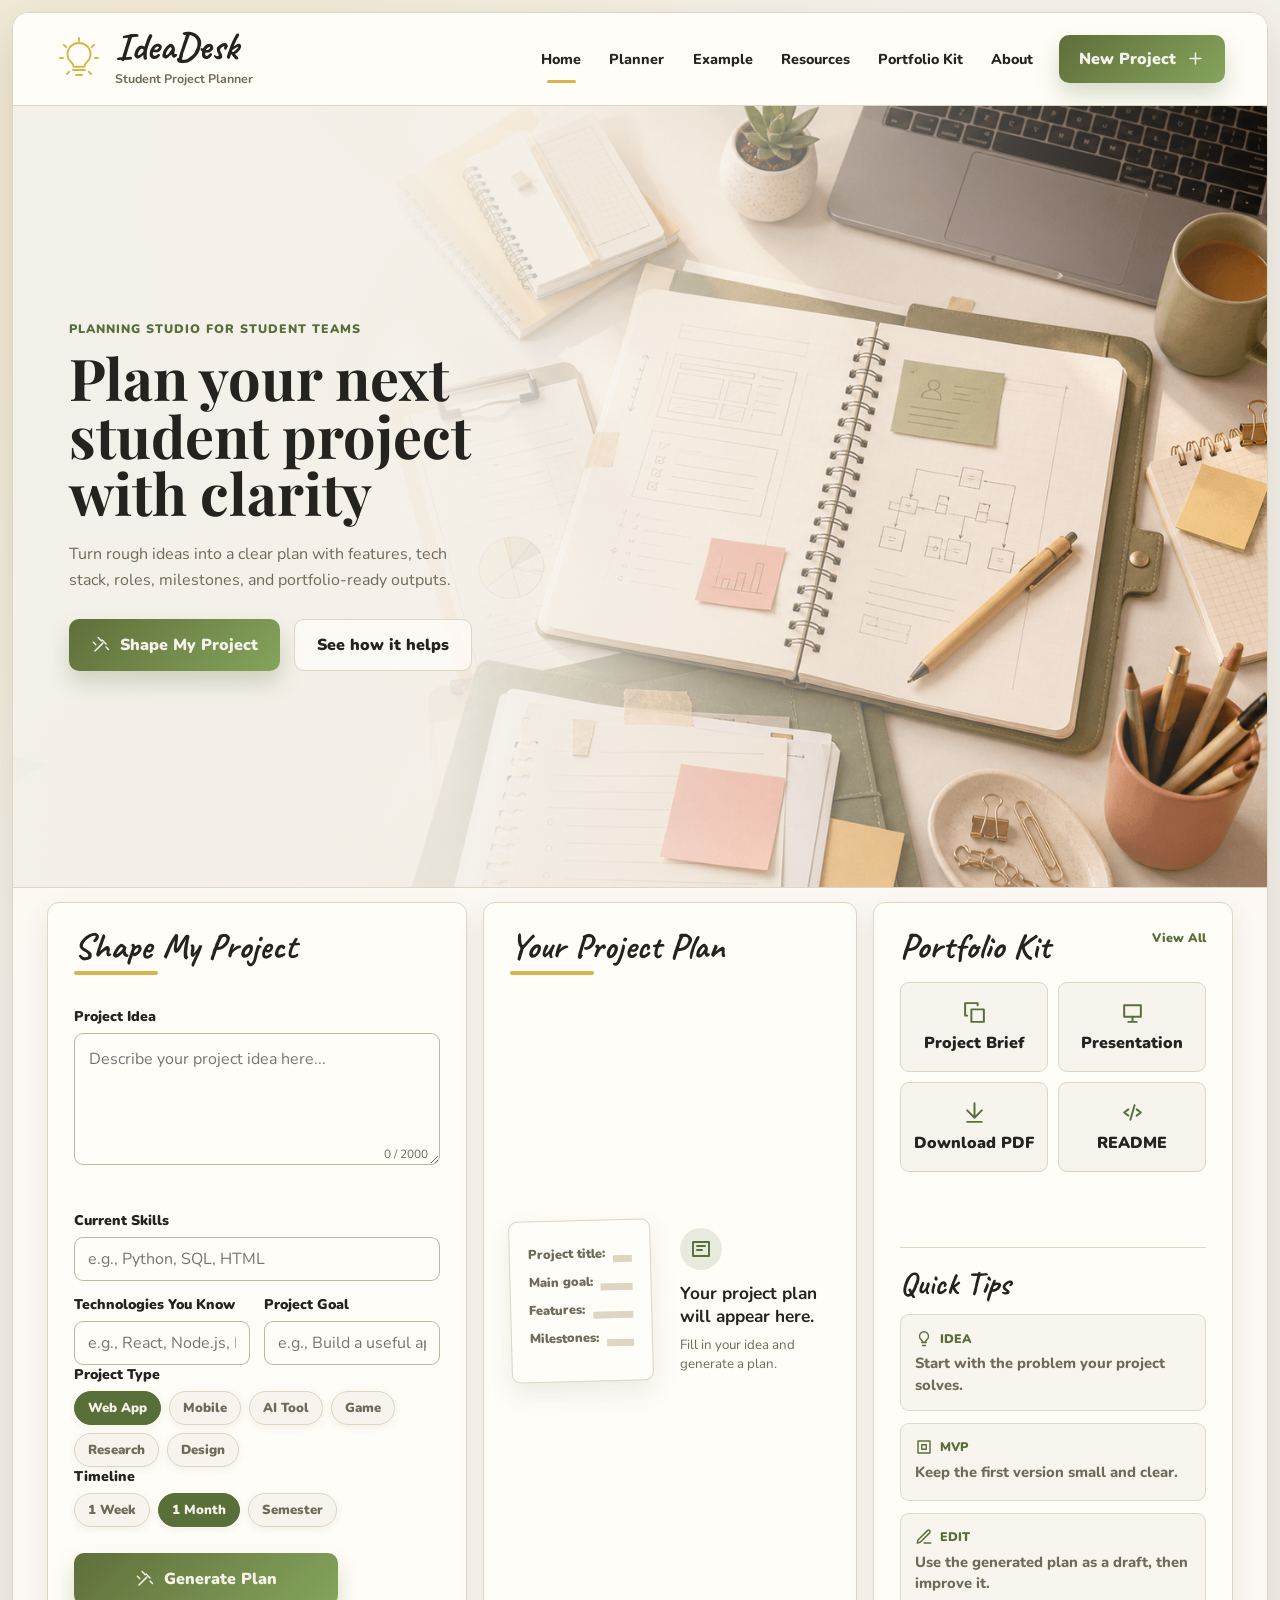
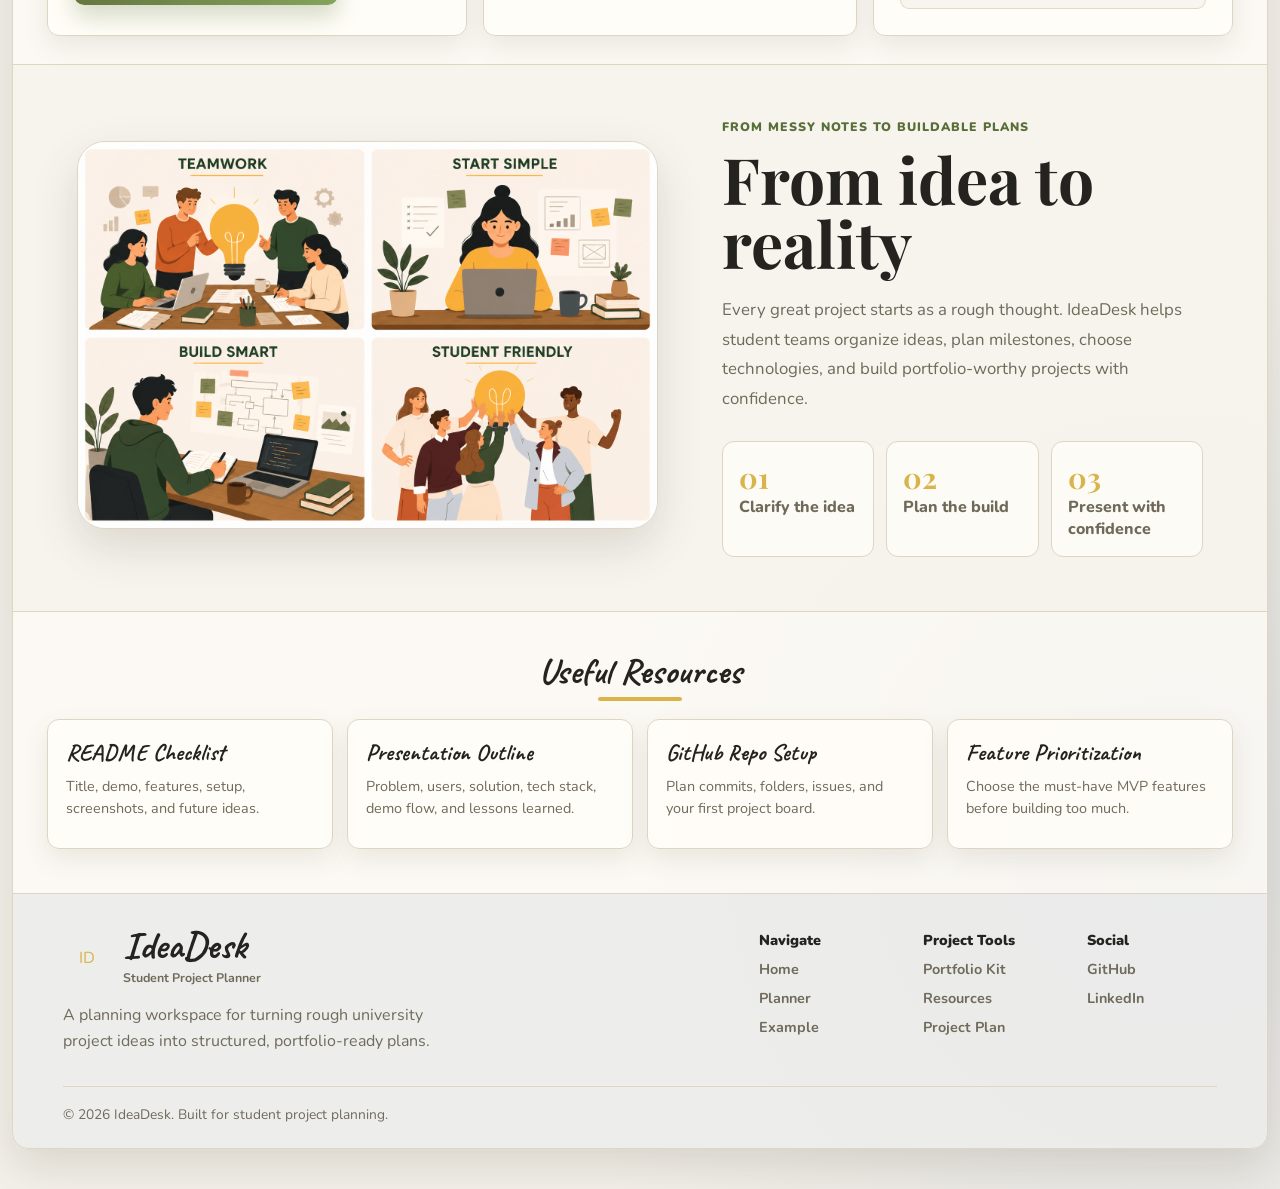
==== commit 95943222: "Edit docs folder" ====
--- a/frontend/index.html
+++ b/frontend/index.html
@@ -191,35 +191,6 @@
                 </div>
               </div>
 
-              <div class="before-plan">
-                <article>
-                  <span>
-                    <svg viewBox="0 0 24 24" aria-hidden="true">
-                      <path d="M12 20h9" />
-                      <path d="M16.5 3.5a2.1 2.1 0 0 1 3 3L7 19l-4 1 1-4Z" />
-                    </svg>
-                  </span>
-                  <p>Write your project idea in simple words.</p>
-                </article>
-                <article>
-                  <span>
-                    <svg viewBox="0 0 24 24" aria-hidden="true">
-                      <path d="M16 18l6-6-6-6" />
-                      <path d="M8 6l-6 6 6 6" />
-                    </svg>
-                  </span>
-                  <p>Add the skills and tools you already know.</p>
-                </article>
-                <article>
-                  <span>
-                    <svg viewBox="0 0 24 24" aria-hidden="true">
-                      <path d="M4 19.5V5a2 2 0 0 1 2-2h12v18H6a2 2 0 0 1-2-1.5Z" />
-                      <path d="M8 7h6M8 11h6" />
-                    </svg>
-                  </span>
-                  <p>Choose the type and timeline, then generate.</p>
-                </article>
-              </div>
             </div>
 
             <div class="loading-message hidden" id="loadingState">
--- a/frontend/style.css
+++ b/frontend/style.css
@@ -239,16 +239,7 @@
   letter-spacing: 0;
 }
 
-.intro-text h1::after {
-  display: block;
-  width: 135px;
-  height: 6px;
-  margin: 8px 0 0 95px;
-  border-radius: 999px;
-  content: "";
-  background: var(--yellow);
-  transform: rotate(-2deg);
-}
+
 
 .intro-text p:not(.small-heading) {
   max-width: 390px;
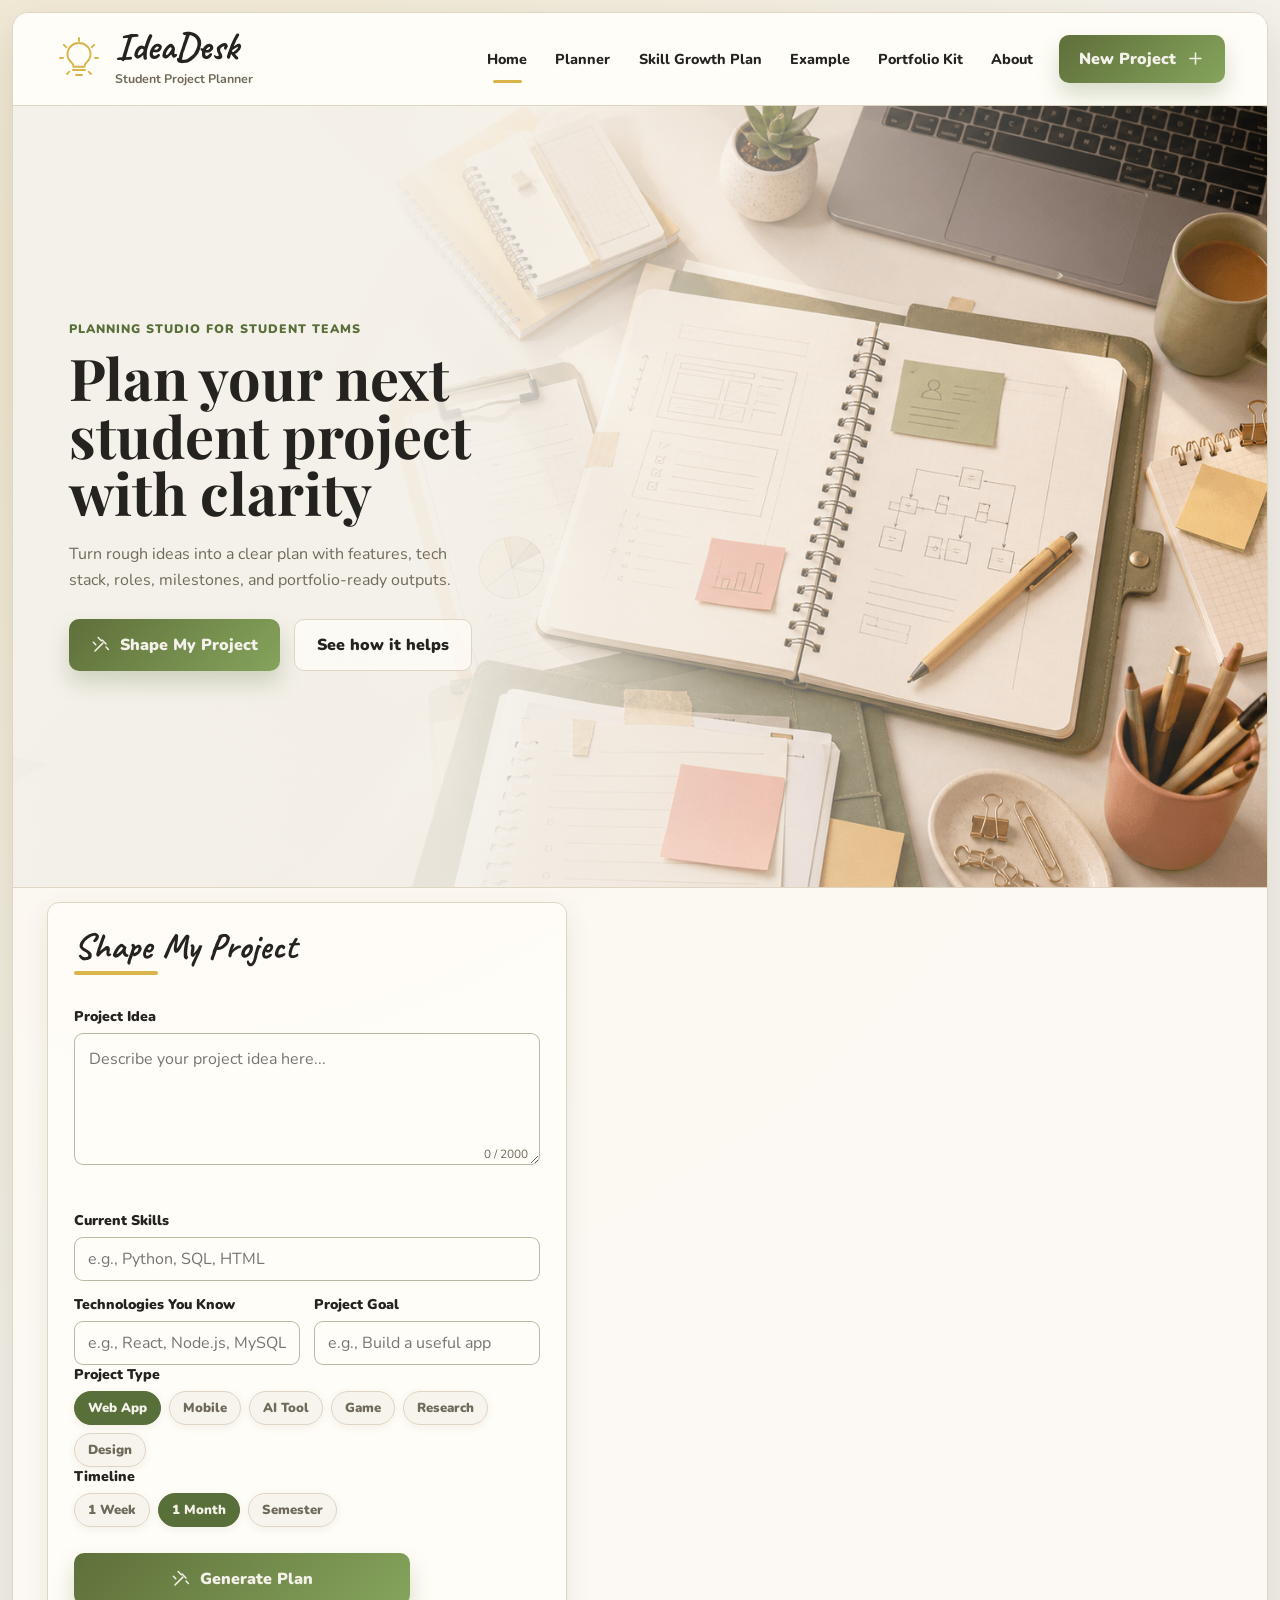
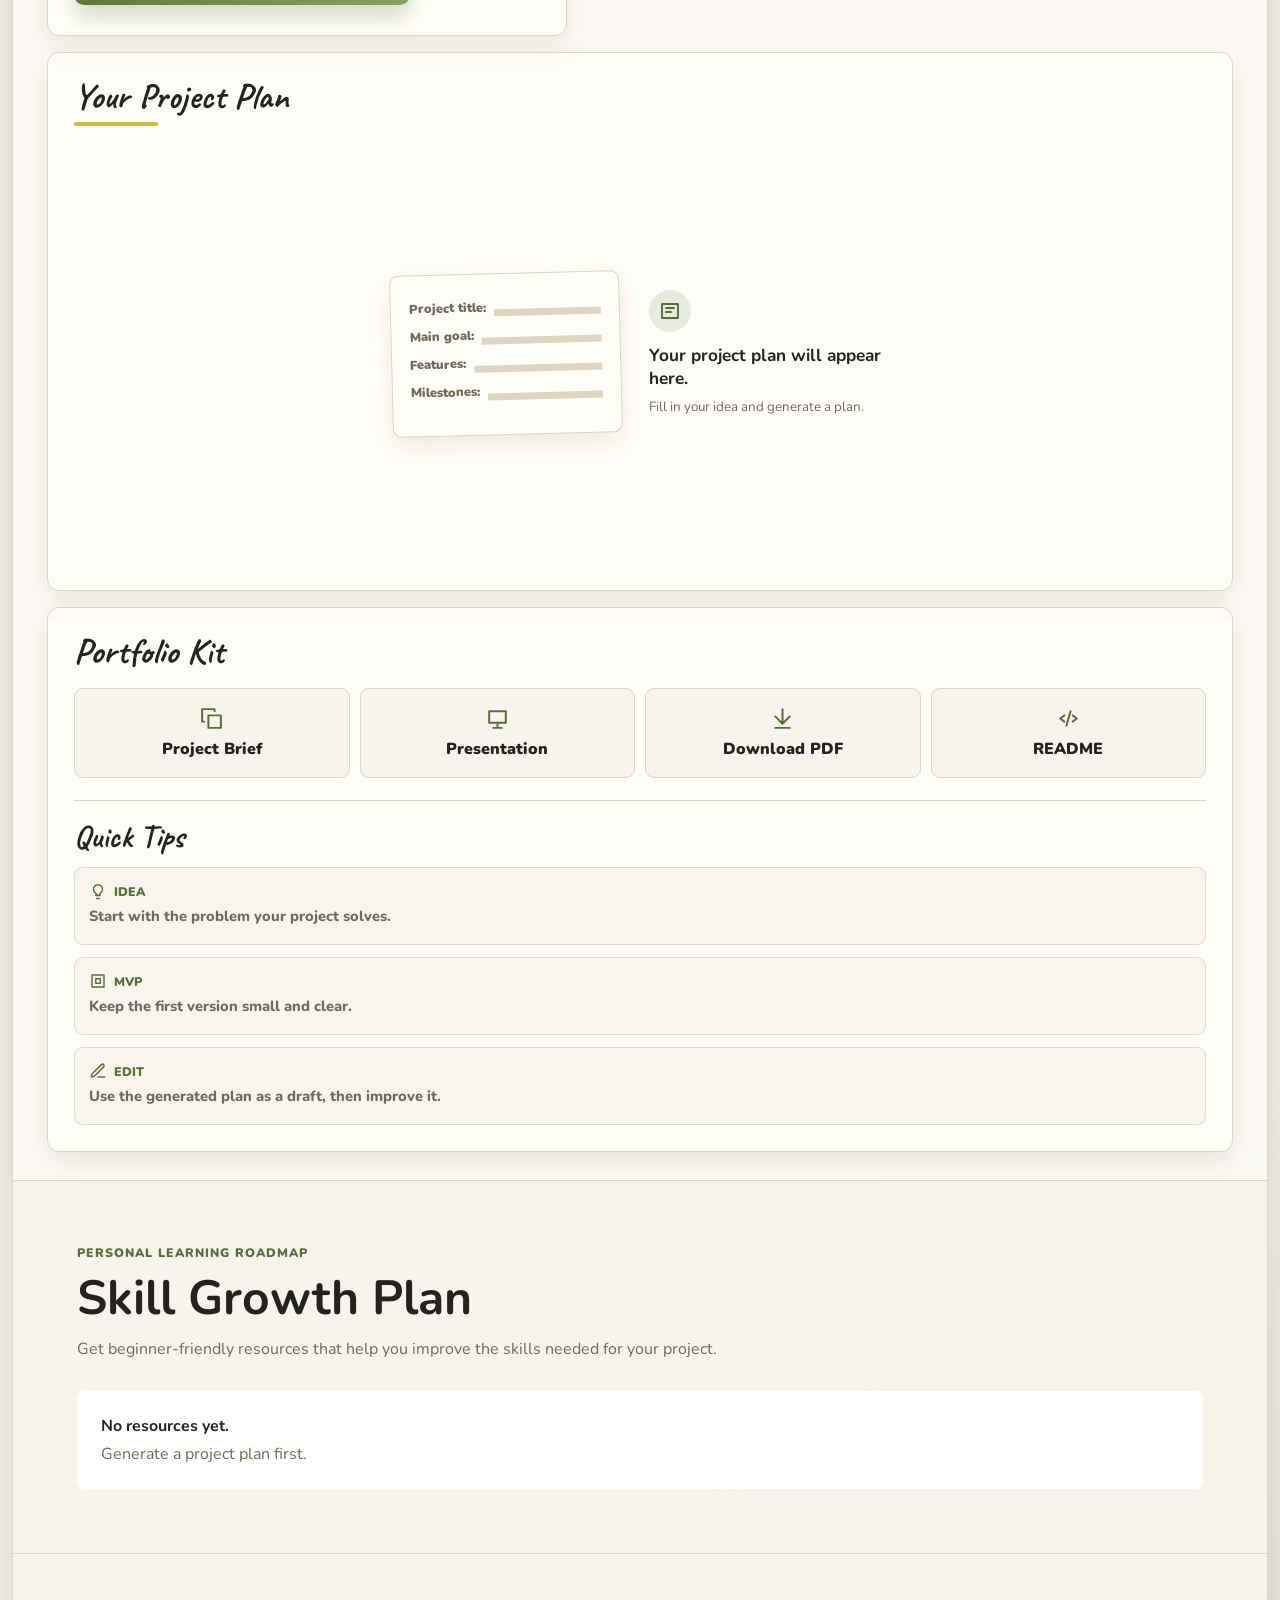
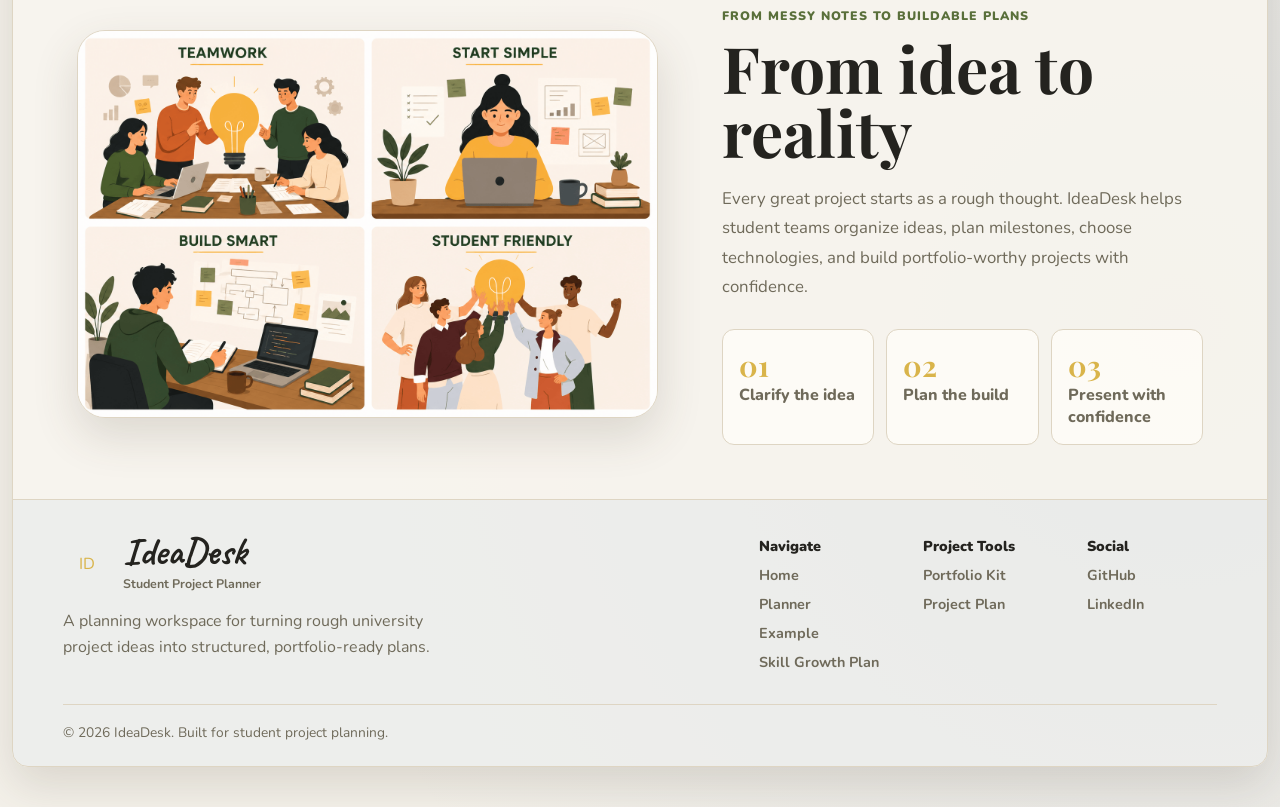
==== commit 484dacfb: "Add skill growth plan and improve generated plans" ====
--- a/frontend/index.html
+++ b/frontend/index.html
@@ -44,8 +44,8 @@
         <nav class="menu" id="navLinks" aria-label="Main navigation">
           <a class="active" href="#home">Home</a>
           <a href="#project-form">Planner</a>
+          <a href="#skill-growth">Skill Growth Plan</a>
           <a href="#example-section">Example</a>
-          <a href="#help-section">Resources</a>
           <a href="#portfolio-kit">Portfolio Kit</a>
           <a href="#about">About</a>
         </nav>
@@ -205,7 +205,6 @@
             <section class="box mini-box" id="portfolio-kit">
               <div class="small-box-title">
                 <h2>Portfolio Kit</h2>
-                <a href="#help-section">View All</a>
               </div>
               <div class="kit-buttons">
                 <button class="kit-btn" id="exportCopy" type="button">
@@ -276,9 +275,27 @@
           </aside>
         </section>
 
+        <section class="skill-growth" id="skill-growth">
+          <div class="skill-growth-header">
+            <p class="small-heading">Personal learning roadmap</p>
+            <h2>Skill Growth Plan</h2>
+            <p>
+              Get beginner-friendly resources that help you improve the skills needed
+              for your project.
+            </p>
+          </div>
+
+          <div class="skill-growth-cards" id="learningResources">
+            <article class="skill-growth-empty">
+              <strong>No resources yet.</strong>
+              <span>Generate a project plan first.</span>
+            </article>
+          </div>
+        </section>
+
         <section class="example-section" id="example-section">
           <div class="example-image">
-          <img src="assets/ideadesk2.png" alt="Student project planning" />
+            <img src="assets/ideadesk2.png" alt="Student project planning" />
           </div>
 
           <div class="example-text">
@@ -305,47 +322,6 @@
             </div>
           </div>
         </section>
-
-        <section class="help-section" id="help-section">
-          <div class="title-row centered">
-            <h2>Useful Resources</h2>
-            <span></span>
-          </div>
-          <div class="help-cards">
-            <a
-              href="https://docs.github.com/en/repositories/managing-your-repositorys-settings-and-features/customizing-your-repository/about-readmes"
-              target="_blank"
-              rel="noopener noreferrer"
-            >
-              <strong>README Checklist</strong>
-              <p>Title, demo, features, setup, screenshots, and future ideas.</p>
-            </a>
-            <a
-              href="https://library.webster.edu/presentationskills/outline"
-              target="_blank"
-              rel="noopener noreferrer"
-            >
-              <strong>Presentation Outline</strong>
-              <p>Problem, users, solution, tech stack, demo flow, and lessons learned.</p>
-            </a>
-            <a
-              href="https://docs.github.com/en/repositories/creating-and-managing-repositories/quickstart-for-repositories"
-              target="_blank"
-              rel="noopener noreferrer"
-            >
-              <strong>GitHub Repo Setup</strong>
-              <p>Plan commits, folders, issues, and your first project board.</p>
-            </a>
-            <a
-              href="https://www.atlassian.com/agile/product-management/minimum-viable-product"
-              target="_blank"
-              rel="noopener noreferrer"
-            >
-              <strong>Feature Prioritization</strong>
-              <p>Choose the must-have MVP features before building too much.</p>
-            </a>
-          </div>
-        </section>
       </main>
 
       <footer class="footer" id="about">
@@ -370,11 +346,11 @@
               <a href="#home">Home</a>
               <a href="#project-form">Planner</a>
               <a href="#example-section">Example</a>
+              <a href="#skill-growth">Skill Growth Plan</a>
             </div>
             <div>
               <h3>Project Tools</h3>
               <a href="#portfolio-kit">Portfolio Kit</a>
-              <a href="#help-section">Resources</a>
               <a href="#plans">Project Plan</a>
             </div>
             <div>
--- a/frontend/style.css
+++ b/frontend/style.css
@@ -276,6 +276,7 @@
 
 .planner-area {
   display: flex;
+  flex-wrap: wrap;
   align-items: flex-start;
   gap: 16px;
   padding: 14px clamp(18px, 3vw, 34px) 28px;
@@ -289,14 +290,14 @@
 }
 
 .form-box {
-  flex: 0 0 420px;
+  flex: 0 1 520px;
   padding: clamp(18px, 2.5vw, 26px);
 }
 
 .result-box {
   display: flex;
   align-self: stretch;
-  flex: 1 1 520px;
+  flex: 1 1 680px;
   flex-direction: column;
   min-height: 500px;
   padding: clamp(18px, 2.5vw, 26px);
@@ -306,7 +307,7 @@
   display: flex;
   flex-direction: column;
   gap: 16px;
-  flex: 0 0 360px;
+  flex: 1 1 100%;
   align-self: stretch;
 }
 
@@ -316,7 +317,7 @@
 
 #portfolio-kit {
   display: flex;
-  min-height: 500px;
+  min-height: auto;
   flex: 1;
   flex-direction: column;
 }
@@ -609,6 +610,171 @@
   border-radius: 50%;
   animation: spin 0.8s linear infinite;
 }
+.skill-growth {
+  padding: 64px clamp(18px, 5vw, 70px);
+  border-top: 1px solid var(--border);
+  background: rgba(244, 241, 234, 0.55);
+}
+
+.skill-growth-header {
+  max-width: 760px;
+  margin-bottom: 28px;
+}
+
+.skill-growth-header h2 {
+  margin: 8px 0 12px;
+  font-size: clamp(2rem, 4vw, 3rem);
+  line-height: 1.05;
+}
+
+.skill-growth-header p:last-child {
+  color: var(--muted);
+  line-height: 1.7;
+}
+
+.skill-growth-cards {
+  display: flex;
+  flex-wrap: wrap;
+  gap: 16px;
+}
+
+.skill-growth-empty {
+  flex: 1 1 100%;
+  border: 1px solid var(--line);
+  border-radius: 8px;
+  padding: 24px;
+  background: #ffffff;
+  display: grid;
+  gap: 6px;
+}
+
+.skill-growth-empty strong {
+  color: var(--text);
+}
+
+.skill-growth-empty span {
+  color: var(--muted);
+}
+.resource-card {
+  position: relative;
+  overflow: hidden;
+  display: flex;
+  flex: 1 1 300px;
+  min-height: 340px;
+  flex-direction: column;
+  gap: 14px;
+  padding: 22px;
+  border: 1px solid rgba(214, 196, 157, 0.9);
+  border-radius: 16px;
+  background: linear-gradient(180deg, #fffdf8 0%, #fffaf0 100%);
+  box-shadow: 0 18px 36px rgba(89, 76, 48, 0.1);
+}
+
+.resource-card::before {
+  content: "";
+  position: absolute;
+  inset: 0 0 auto;
+  height: 5px;
+  background: linear-gradient(90deg, #f2b84b, #eff37a);
+}
+
+
+.resource-top {
+  display: flex;
+  align-items: center;
+  justify-content: space-between;
+  gap: 12px;
+}
+
+.difficulty {
+  display: inline-flex;
+  align-items: center;
+  min-height: 32px;
+  padding: 0 12px;
+  border-radius: 999px;
+  color: #5f6f3a;
+  background: rgba(133, 164, 92, 0.16);
+  font-size: 0.82rem;
+  font-weight: 900;
+}
+
+.resource-top span:last-child {
+  color: var(--muted);
+  font-size: 0.82rem;
+  font-weight: 800;
+}
+
+.resource-card h3 {
+  margin: 4px 0 0;
+  color: var(--text);
+  font-size: 1.25rem;
+  line-height: 1.25;
+}
+
+.resource-card p {
+  margin: 0;
+  color: var(--muted);
+  font-size: 0.95rem;
+  line-height: 1.6;
+}
+
+.resource-platform {
+  display: grid;
+  gap: 5px;
+  margin-top: 4px;
+  padding: 14px;
+  border: 1px solid rgba(133, 164, 92, 0.18);
+  border-radius: 12px;
+  background: rgba(244, 241, 234, 0.72);
+}
+
+.resource-platform strong {
+  color: var(--text);
+  font-size: 0.98rem;
+}
+
+.resource-platform span {
+  color: var(--muted);
+  font-size: 0.9rem;
+}
+
+
+.next-step {
+  color: #6b5d44;
+  font-size: 0.92rem;
+  font-weight: 800;
+}
+
+.resource-card a {
+  display: inline-flex;
+  align-items: center;
+  justify-content: center;
+  width: fit-content;
+  min-height: 42px;
+  margin-top: auto;
+  padding: 0 16px;
+  border-radius: 10px;
+  background: linear-gradient(135deg, #e5ab2fd4, #f3c84f);
+  color: #5b5852;
+  box-shadow: 0 12px 20px rgba(89, 111, 58, 0.2);
+  font-size: 0.92rem;
+  font-weight: 900;
+  text-decoration: none;
+  transition: transform 0.2s ease, box-shadow 0.2s ease;
+}
+
+.resource-card a:hover {
+  transform: scale(1.04);
+  box-shadow: 0 16px 26px rgba(89, 111, 58, 0.28);
+}
+
+.resource-card a:focus-visible {
+  outline: 3px solid rgba(133, 164, 92, 0.35);
+  outline-offset: 3px;
+}
+
+
+
 
 @keyframes spin {
   to {
@@ -623,15 +789,16 @@
 .plan-cards {
   display: flex;
   flex-wrap: wrap;
-  gap: 12px;
+  align-items: stretch;
+  gap: 14px;
 }
 
 .plan-card {
-  flex: 1 1 260px;
-  min-height: 128px;
-  padding: 18px;
+  flex: 1 1 300px;
+  min-height: 180px;
+  padding: 22px;
   border: 1px solid var(--border);
-  border-radius: 10px;
+  border-radius: 12px;
   background: rgba(255, 253, 248, 0.95);
   box-shadow: 0 8px 18px rgba(79, 68, 49, 0.1);
   animation: rise 0.35s ease both;
@@ -645,44 +812,60 @@
 }
 
 .plan-card h3 {
-  margin-bottom: 8px;
-  font-size: 1rem;
+  margin-bottom: 12px;
+  font-size: 1.08rem;
 }
 
 .plan-card p,
 .plan-card li,
 .plan-card span {
   color: var(--text);
-  font-size: 0.86rem;
-  line-height: 1.55;
+  font-size: 0.92rem;
+  line-height: 1.58;
 }
 
 .plan-card ul {
   padding-left: 18px;
+  margin: 0;
 }
 
 .idea-card {
+  flex: 1 1 300px;
+  min-height: 210px;
   border-left: 5px solid rgba(89, 111, 58, 0.62);
   background: rgba(244, 241, 234, 0.55);
 }
 
+.description-card {
+  flex: 2 1 560px;
+  min-height: 210px;
+  border-left: 5px solid rgba(111, 135, 168, 0.78);
+}
+
 .features-card {
+  flex: 1 1 280px;
   border-left: 5px solid var(--terra);
 }
 
 .tech-card {
+  flex: 1 1 280px;
   border-left: 5px solid #6f87a8;
 }
 
 .roles-card {
+  flex: 1 1 280px;
   border-left: 5px solid #6f87a8;
 }
 
 .gaps-card {
+  flex: 1 1 420px;
+  min-height: 190px;
   border-left: 5px solid var(--yellow);
 }
 
 .steps-card {
+  flex: 1 1 420px;
+  min-height: 190px;
   border-left: 5px solid var(--olive);
 }
 
@@ -691,7 +874,8 @@
 .gap-list {
   display: flex;
   flex-wrap: wrap;
-  gap: 7px;
+  gap: 9px;
+  align-content: flex-start;
 }
 
 .tech-item,
@@ -728,7 +912,7 @@
   position: relative;
   display: flex;
   flex-direction: column;
-  gap: 8px;
+  gap: 12px;
   padding-left: 20px;
 }
 
@@ -746,7 +930,7 @@
   position: relative;
   display: flex;
   gap: 9px;
-  align-items: center;
+  align-items: flex-start;
 }
 
 .step-dot {
@@ -775,7 +959,7 @@
 
 .kit-btn {
   display: flex;
-  flex: 1 1 140px;
+  flex: 1 1 180px;
   min-height: 90px;
   flex-direction: column;
   align-items: center;
@@ -912,41 +1096,6 @@
   font-weight: 800;
 }
 
-.help-section {
-  padding: 42px clamp(18px, 3vw, 34px) 44px;
-  border-top: 1px solid var(--border);
-}
-
-.help-cards {
-  display: flex;
-  flex-wrap: wrap;
-  gap: 14px;
-  margin-top: 18px;
-}
-
-.help-cards a {
-  display: block;
-  flex: 1 1 240px;
-  min-height: 130px;
-  padding: 18px;
-  border: 1px solid var(--border);
-  border-radius: 12px;
-  background: rgba(255, 253, 248, 0.93);
-  box-shadow: var(--soft);
-}
-
-.help-cards strong {
-  display: block;
-  margin-bottom: 8px;
-  font-family: "Caveat", cursive;
-  font-size: 1.45rem;
-}
-
-.help-cards p {
-  color: var(--muted);
-  font-size: 0.9rem;
-  line-height: 1.55;
-}
 
 
 .footer {
@@ -1022,7 +1171,6 @@
 .generate-button,
 .kit-btn,
 .plan-card,
-.help-cards a,
 .example-steps article {
   transition: transform 0.25s ease, box-shadow 0.25s ease;
 }
@@ -1033,7 +1181,6 @@
 .generate-button:hover,
 .kit-btn:hover,
 .plan-card:hover,
-.help-cards a:hover,
 .example-steps article:hover {
   transform: translateY(-5px);
   box-shadow: 0 18px 28px rgba(89, 111, 58, 0.18);
@@ -1205,7 +1352,6 @@
   }
 
   .planner-area,
-  .help-section,
   .example-section {
     padding-right: 12px;
     padding-left: 12px;
@@ -1217,3 +1363,12 @@
     height: 280px;
   }
 }
+@media (max-width: 900px) {
+  .skill-growth-header h2 {
+    font-size: 30px;
+  }
+
+  .resource-card {
+    flex-basis: 100%;
+  }
+}
